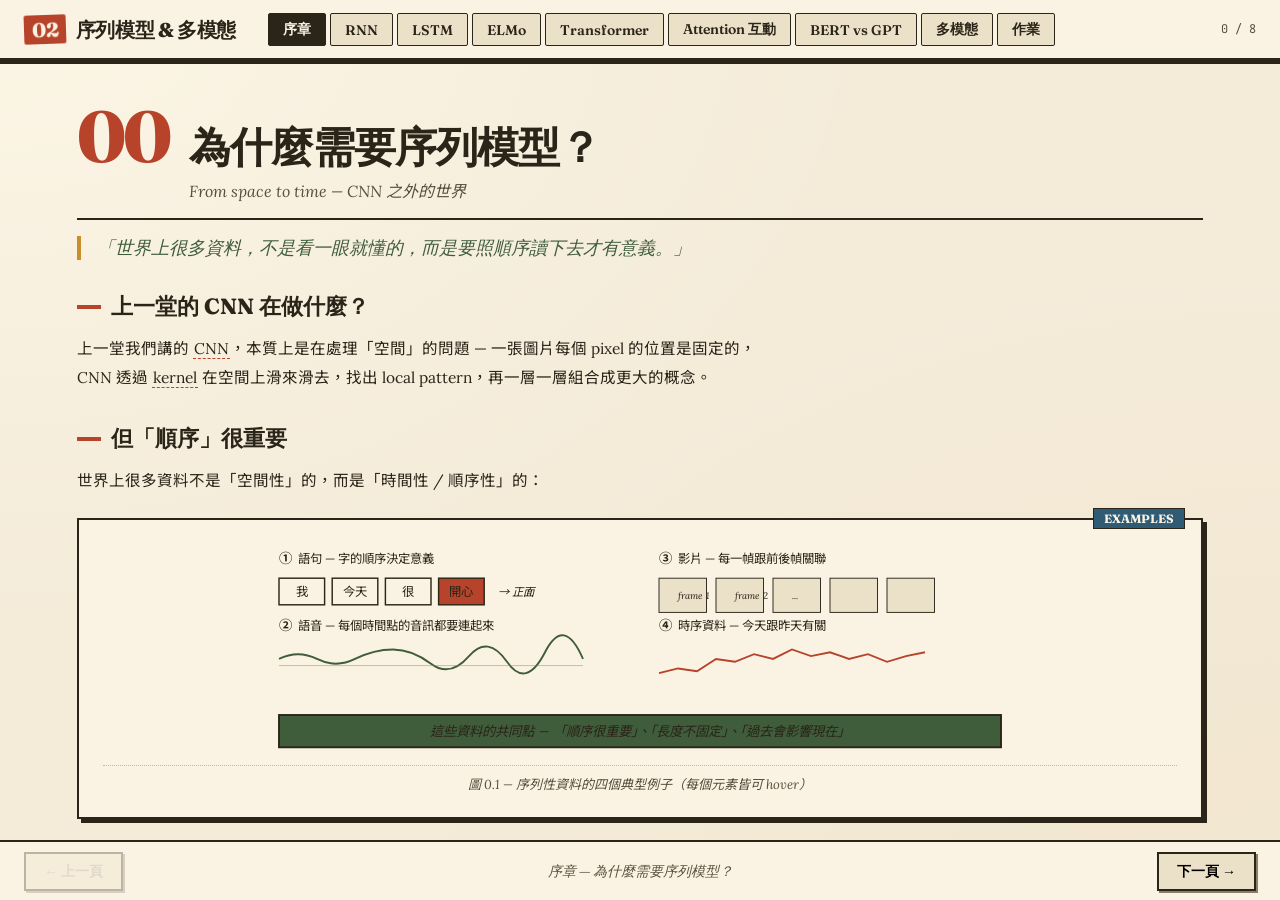
==== web/index.html @ e83b0dbb "version v1.0.0" ====
<!DOCTYPE html>
<html lang="zh-Hant">
<head>
<meta charset="UTF-8" />
<meta name="viewport" content="width=device-width, initial-scale=1.0" />
<title>Lec.2 — 序列模型 & 多模態</title>
<link rel="preconnect" href="https://fonts.googleapis.com">
<link rel="preconnect" href="https://fonts.gstatic.com" crossorigin>
<link href="https://fonts.googleapis.com/css2?family=Fraunces:ital,opsz,wght@0,9..144,400;0,9..144,600;0,9..144,800;1,9..144,500&family=Lora:ital,wght@0,400;0,500;0,600;1,400&family=JetBrains+Mono:wght@400;600&family=Noto+Sans+TC:wght@400;500;700&display=swap" rel="stylesheet">
<style>
  :root {
    --bg: #f4ebd9;
    --bg-soft: #ebe0c8;
    --paper: #faf3e3;
    --ink: #2b2419;
    --ink-soft: #5a4f3e;
    --ink-faint: #8b7e68;
    --accent-red: #b6432a;
    --accent-green: #3f5d3a;
    --accent-mustard: #c98e2b;
    --accent-blue: #2f5b75;
    --accent-pink: #d28a8a;
    --line: #c8b896;
    --line-strong: #8b7e68;
    --shadow: 4px 4px 0 #2b2419;
    --shadow-soft: 2px 2px 0 #8b7e68;
  }
  * { box-sizing: border-box; }
  html, body {
    margin: 0; padding: 0;
    background: var(--bg);
    color: var(--ink);
    font-family: 'Lora', 'Noto Sans TC', Georgia, serif;
    overflow: hidden;
    height: 100vh;
    width: 100vw;
  }
  /* === 純 CSS 漸層背景，無 noise filter（先前 lag 元兇） === */
  body {
    background:
      radial-gradient(ellipse at top left, rgba(255,250,235,0.7), transparent 50%),
      radial-gradient(ellipse at bottom right, rgba(201,142,43,0.06), transparent 50%),
      var(--bg);
  }

  /* === Top nav === */
  .topbar {
    position: fixed;
    top: 0; left: 0; right: 0;
    height: 60px;
    background: var(--paper);
    border-bottom: 2px solid var(--ink);
    display: flex;
    align-items: center;
    padding: 0 24px;
    z-index: 100;
    box-shadow: 0 4px 0 var(--ink);
  }
  .brand {
    font-family: 'Fraunces', serif;
    font-weight: 800;
    font-size: 20px;
    letter-spacing: -0.02em;
    margin-right: 32px;
  }
  .brand .num {
    background: var(--accent-red);
    color: var(--paper);
    padding: 2px 8px;
    margin-right: 6px;
    border-radius: 2px;
    transform: rotate(-2deg);
    display: inline-block;
  }
  .nav-tabs {
    display: flex;
    gap: 4px;
    flex: 1;
    overflow-x: auto;
    scrollbar-width: thin;
  }
  .nav-tab {
    font-family: 'Fraunces', serif;
    font-size: 14px;
    padding: 6px 14px;
    border: 1.5px solid var(--ink);
    background: var(--bg-soft);
    cursor: pointer;
    color: var(--ink);
    white-space: nowrap;
    border-radius: 2px;
    font-weight: 600;
    /* 用 transform 而非 margin/padding 動畫，走 GPU */
    transition: transform 0.15s ease, background-color 0.15s ease, box-shadow 0.15s ease;
    will-change: transform;
  }
  .nav-tab:hover {
    background: var(--accent-mustard);
    transform: translate3d(-2px, -2px, 0);
    box-shadow: 2px 2px 0 var(--ink);
  }
  .nav-tab.active {
    background: var(--ink);
    color: var(--paper);
  }
  .progress-bar {
    margin-left: 16px;
    font-family: 'JetBrains Mono', monospace;
    font-size: 12px;
    color: var(--ink-soft);
  }

  /* === Stage === */
  .stage {
    position: fixed;
    top: 60px;
    bottom: 60px;
    left: 0;
    right: 0;
    overflow-y: auto;
    overflow-x: hidden;
    z-index: 2;
  }
  .page {
    min-height: 100%;
    padding: 40px 6vw;
    display: none;
  }
  .page.active {
    display: block;
    animation: pageIn 0.45s cubic-bezier(0.22, 1, 0.36, 1);
  }
  @keyframes pageIn {
    0% { opacity: 0; transform: translate3d(0, 24px, 0); }
    100% { opacity: 1; transform: translate3d(0, 0, 0); }
  }

  /* === Stagger 進場 === */
  .page.active .page-header { animation: slideIn 0.55s cubic-bezier(0.22, 1, 0.36, 1) both; }
  .page.active .page-tagline { animation: slideIn 0.55s cubic-bezier(0.22, 1, 0.36, 1) 0.08s both; }
  .page.active .section-h { animation: slideIn 0.55s cubic-bezier(0.22, 1, 0.36, 1) both; }
  .page.active .figure-box { animation: figIn 0.7s cubic-bezier(0.22, 1, 0.36, 1) 0.12s both; }
  .page.active .demo-panel { animation: figIn 0.7s cubic-bezier(0.22, 1, 0.36, 1) 0.16s both; }
  .page.active .callout { animation: slideIn 0.55s cubic-bezier(0.22, 1, 0.36, 1) 0.1s both; }

  @keyframes slideIn {
    0% { opacity: 0; transform: translate3d(-12px, 0, 0); }
    100% { opacity: 1; transform: translate3d(0, 0, 0); }
  }
  @keyframes figIn {
    0% { opacity: 0; transform: translate3d(0, 16px, 0) scale(0.985); }
    100% { opacity: 1; transform: translate3d(0, 0, 0) scale(1); }
  }

  /* === Page structure === */
  .page-header {
    display: flex;
    align-items: baseline;
    gap: 20px;
    margin-bottom: 8px;
    border-bottom: 2px solid var(--ink);
    padding-bottom: 16px;
  }
  .page-num {
    font-family: 'Fraunces', serif;
    font-weight: 800;
    font-size: 72px;
    line-height: 1;
    color: var(--accent-red);
    letter-spacing: -0.04em;
  }
  .page-title {
    font-family: 'Fraunces', serif;
    font-weight: 800;
    font-size: 42px;
    line-height: 1.1;
    letter-spacing: -0.02em;
    margin: 0;
  }
  .page-sub {
    font-style: italic;
    color: var(--ink-soft);
    font-size: 16px;
    margin-top: 8px;
  }
  .page-tagline {
    font-family: 'Fraunces', serif;
    font-style: italic;
    font-size: 18px;
    color: var(--accent-green);
    margin: 16px 0 24px;
    padding-left: 16px;
    border-left: 4px solid var(--accent-mustard);
  }

  .section-h {
    font-family: 'Fraunces', serif;
    font-weight: 800;
    font-size: 22px;
    margin: 32px 0 12px;
    display: flex;
    align-items: center;
    gap: 10px;
  }
  .section-h::before {
    content: '';
    width: 24px;
    height: 4px;
    background: var(--accent-red);
    display: inline-block;
  }
  .body-p {
    font-size: 15.5px;
    line-height: 1.85;
    max-width: 70ch;
    margin: 8px 0 14px;
  }
  .body-p code, .inline-code {
    font-family: 'JetBrains Mono', monospace;
    background: var(--bg-soft);
    padding: 1px 6px;
    border-radius: 2px;
    font-size: 0.88em;
    border: 1px solid var(--line);
  }

  .callout {
    background: var(--paper);
    border: 2px solid var(--ink);
    box-shadow: var(--shadow);
    padding: 16px 20px;
    margin: 20px 0;
    max-width: 80ch;
    position: relative;
    transition: transform 0.2s ease, box-shadow 0.2s ease;
    will-change: transform;
  }
  .callout:hover {
    transform: translate3d(-2px, -2px, 0);
    box-shadow: 6px 6px 0 var(--ink);
  }
  .callout::before {
    content: attr(data-label);
    position: absolute;
    top: -12px;
    left: 16px;
    background: var(--accent-mustard);
    color: var(--ink);
    padding: 2px 10px;
    font-family: 'Fraunces', serif;
    font-weight: 700;
    font-size: 12px;
    letter-spacing: 0.1em;
    border: 1.5px solid var(--ink);
  }

  /* === Hover hint === */
  .hov {
    position: relative;
    cursor: help;
    border-bottom: 1.5px dashed var(--accent-red);
    padding: 0 1px;
    transition: background-color 0.15s ease;
  }
  .hov:hover { background: rgba(201,142,43,0.25); }
  .tip-popup {
    position: fixed;
    z-index: 200;
    background: var(--paper);
    border: 2px solid var(--ink);
    box-shadow: var(--shadow);
    padding: 12px 16px;
    max-width: 320px;
    font-size: 13.5px;
    line-height: 1.65;
    pointer-events: none;
    opacity: 0;
    transform: translate3d(0, 4px, 0);
    transition: opacity 0.12s ease, transform 0.12s ease;
    will-change: opacity, transform;
  }
  .tip-popup.show {
    opacity: 1;
    transform: translate3d(0, 0, 0);
  }
  .tip-popup .tip-title {
    font-family: 'Fraunces', serif;
    font-weight: 700;
    color: var(--accent-red);
    font-size: 14px;
    margin-bottom: 6px;
    display: block;
    border-bottom: 1px dotted var(--ink-soft);
    padding-bottom: 4px;
  }

  .two-col {
    display: grid;
    grid-template-columns: 1fr 1fr;
    gap: 32px;
    margin: 24px 0;
  }
  @media (max-width: 900px) { .two-col { grid-template-columns: 1fr; } }

  table.book {
    border-collapse: collapse;
    margin: 16px 0;
    background: var(--paper);
    border: 2px solid var(--ink);
    box-shadow: var(--shadow);
    font-size: 14px;
  }
  table.book th, table.book td {
    padding: 10px 14px;
    border-bottom: 1px solid var(--line);
    border-right: 1px solid var(--line);
    text-align: left;
  }
  table.book th {
    background: var(--accent-green);
    color: var(--paper);
    font-family: 'Fraunces', serif;
    font-weight: 700;
  }
  table.book tr:last-child td { border-bottom: 0; }
  table.book td:last-child, table.book th:last-child { border-right: 0; }
  table.book tbody tr { transition: background-color 0.15s ease; }
  table.book tbody tr:hover td { background: var(--bg-soft); }

  .figure-box {
    background: var(--paper);
    border: 2px solid var(--ink);
    box-shadow: var(--shadow);
    padding: 24px;
    margin: 24px 0;
    position: relative;
  }
  .figure-cap {
    font-style: italic;
    font-size: 13px;
    color: var(--ink-soft);
    text-align: center;
    margin-top: 12px;
    border-top: 1px dotted var(--line);
    padding-top: 8px;
  }
  .figure-tag {
    position: absolute;
    top: -12px;
    right: 16px;
    background: var(--accent-blue);
    color: var(--paper);
    padding: 2px 10px;
    font-family: 'Fraunces', serif;
    font-weight: 700;
    font-size: 12px;
    border: 1.5px solid var(--ink);
  }

  .demo-panel {
    background: var(--paper);
    border: 2px solid var(--ink);
    box-shadow: var(--shadow);
    padding: 24px;
    margin: 24px 0;
  }
  .demo-title {
    font-family: 'Fraunces', serif;
    font-weight: 700;
    font-size: 18px;
    color: var(--accent-red);
    margin: 0 0 12px;
    display: flex;
    align-items: center;
    gap: 8px;
  }
  .demo-title::before {
    content: '◆';
    color: var(--accent-mustard);
  }
  .demo-controls {
    display: flex;
    flex-wrap: wrap;
    gap: 16px;
    align-items: center;
    margin: 12px 0;
    padding: 12px;
    background: var(--bg-soft);
    border: 1px dashed var(--line-strong);
  }
  .ctrl-group {
    display: flex;
    flex-direction: column;
    gap: 4px;
    font-size: 13px;
  }
  .ctrl-group label {
    font-family: 'Fraunces', serif;
    font-weight: 600;
    color: var(--ink-soft);
    font-size: 12px;
    letter-spacing: 0.05em;
    text-transform: uppercase;
  }
  .ctrl-group input[type="range"] {
    width: 200px;
    accent-color: var(--accent-red);
  }
  .ctrl-group input[type="text"] {
    background: var(--paper);
    border: 1.5px solid var(--ink);
    padding: 6px 10px;
    font-family: 'Lora', 'Noto Sans TC', serif;
    font-size: 14px;
    width: 280px;
  }
  .ctrl-value {
    font-family: 'JetBrains Mono', monospace;
    font-size: 12px;
    color: var(--accent-red);
    font-weight: 600;
  }
  .btn {
    font-family: 'Fraunces', serif;
    font-weight: 600;
    background: var(--ink);
    color: var(--paper);
    border: 2px solid var(--ink);
    padding: 6px 16px;
    cursor: pointer;
    font-size: 14px;
    transition: transform 0.15s ease, background-color 0.15s ease, box-shadow 0.15s ease;
    will-change: transform;
  }
  .btn:hover {
    background: var(--accent-red);
    transform: translate3d(-1px, -1px, 0);
    box-shadow: 2px 2px 0 var(--ink);
  }
  .btn:active {
    transform: translate3d(1px, 1px, 0);
    box-shadow: 0 0 0 var(--ink);
  }
  .btn.secondary { background: var(--paper); color: var(--ink); }
  .btn.secondary:hover { background: var(--accent-mustard); }

  .bottombar {
    position: fixed;
    bottom: 0; left: 0; right: 0;
    height: 60px;
    background: var(--paper);
    border-top: 2px solid var(--ink);
    display: flex;
    align-items: center;
    justify-content: space-between;
    padding: 0 24px;
    z-index: 100;
  }
  .nav-arrow {
    font-family: 'Fraunces', serif;
    font-weight: 700;
    font-size: 14px;
    background: var(--bg-soft);
    border: 2px solid var(--ink);
    padding: 8px 18px;
    cursor: pointer;
    transition: transform 0.15s ease, background-color 0.15s ease, box-shadow 0.15s ease, color 0.15s ease;
    box-shadow: var(--shadow-soft);
    will-change: transform;
  }
  .nav-arrow:hover:not(:disabled) {
    background: var(--accent-red);
    color: var(--paper);
    transform: translate3d(-2px, -2px, 0);
    box-shadow: 4px 4px 0 var(--ink);
  }
  .nav-arrow:disabled {
    opacity: 0.3;
    cursor: not-allowed;
  }
  .nav-center {
    font-family: 'Fraunces', serif;
    font-style: italic;
    color: var(--ink-soft);
    font-size: 14px;
  }

  /* === SVG hover === */
  .node {
    cursor: help;
    transition: filter 0.15s ease;
  }
  .node:hover {
    filter: brightness(1.08) drop-shadow(0 2px 4px rgba(182,67,42,0.35));
  }
  text { font-family: 'Lora', 'Noto Sans TC', serif; fill: var(--ink); }

  .eq-block {
    text-align: center;
    margin: 16px auto;
    padding: 16px;
    background: var(--bg-soft);
    border: 1.5px dashed var(--line-strong);
    font-family: 'JetBrains Mono', monospace;
    font-size: 15px;
    max-width: 600px;
  }
  .eq {
    font-family: 'JetBrains Mono', monospace;
    font-size: 14px;
    background: var(--paper);
    padding: 10px 16px;
    border-left: 3px solid var(--accent-red);
    margin: 10px 0;
    display: inline-block;
  }

  .compare-grid {
    display: grid;
    grid-template-columns: repeat(auto-fit, minmax(260px, 1fr));
    gap: 16px;
    margin: 20px 0;
  }
  .compare-card {
    background: var(--paper);
    border: 2px solid var(--ink);
    padding: 16px;
    box-shadow: var(--shadow);
    transition: transform 0.2s cubic-bezier(0.22, 1, 0.36, 1), box-shadow 0.2s ease;
    will-change: transform;
  }
  .compare-card:hover {
    transform: translate3d(-3px, -3px, 0);
    box-shadow: 6px 6px 0 var(--ink);
  }
  .compare-card h4 {
    font-family: 'Fraunces', serif;
    margin: 0 0 8px;
    font-size: 18px;
    color: var(--accent-red);
  }
  .compare-card .meta {
    font-style: italic;
    color: var(--ink-soft);
    font-size: 12px;
    margin-bottom: 8px;
  }

  .stage::-webkit-scrollbar { width: 8px; }
  .stage::-webkit-scrollbar-track { background: var(--bg-soft); }
  .stage::-webkit-scrollbar-thumb { background: var(--ink-soft); }

  .hd-under {
    position: relative;
    display: inline-block;
  }
  .hd-under::after {
    content: '';
    position: absolute;
    left: -2px; right: -2px; bottom: -3px;
    height: 6px;
    background: url("data:image/svg+xml;utf8,<svg xmlns='http://www.w3.org/2000/svg' viewBox='0 0 100 6'><path d='M0,3 Q25,0 50,3 T100,3' stroke='%23b6432a' stroke-width='1.5' fill='none'/></svg>") repeat-x;
    background-size: 100px 6px;
  }

  /* ============================================================
     LSTM 動畫 — 用 CSS Grid + transition (而非每幀重畫 SVG)
     這是順暢動畫的關鍵：建一次結構，後續只改 CSS variable
     ============================================================ */
  .lstm-board {
    background: var(--bg-soft);
    border: 1px solid var(--line-strong);
    padding: 20px;
    border-radius: 4px;
  }
  .lstm-row { display: flex; align-items: center; gap: 12px; margin: 14px 0; }
  .lstm-row-label {
    font-family: 'Fraunces', serif;
    font-weight: 700;
    font-size: 13px;
    width: 120px;
    flex-shrink: 0;
  }
  .lstm-row-label small {
    display: block;
    font-family: 'JetBrains Mono', monospace;
    font-size: 10px;
    font-weight: 400;
    color: var(--ink-soft);
    margin-top: 2px;
  }
  .lstm-tokens {
    display: flex;
    gap: 8px;
    flex-wrap: wrap;
  }
  .lstm-token {
    padding: 8px 14px;
    background: var(--paper);
    border: 1.5px solid var(--ink);
    border-radius: 2px;
    font-family: 'JetBrains Mono', monospace;
    font-size: 13px;
    /* GPU 加速的 transform，順暢 */
    transition: background-color 0.45s cubic-bezier(0.22, 1, 0.36, 1),
                color 0.45s ease,
                transform 0.45s cubic-bezier(0.22, 1, 0.36, 1),
                box-shadow 0.45s ease;
    will-change: transform, background-color;
  }
  .lstm-token.past { background: var(--accent-mustard); }
  .lstm-token.active {
    background: var(--accent-red);
    color: var(--paper);
    transform: translate3d(0, -4px, 0) scale(1.08);
    box-shadow: 0 4px 0 var(--ink);
  }
  .lstm-grid {
    display: grid;
    grid-template-columns: repeat(4, 1fr);
    gap: 6px;
    flex: 1;
    max-width: 600px;
  }
  .lstm-cell {
    height: 48px;
    border: 1.5px solid var(--ink);
    display: flex;
    flex-direction: column;
    align-items: center;
    justify-content: center;
    font-family: 'JetBrains Mono', monospace;
    font-size: 11px;
    background: var(--paper);
    /* 用 CSS variable 控制色彩強度，過渡平滑 */
    transition: background-color 0.5s cubic-bezier(0.22, 1, 0.36, 1);
    position: relative;
    overflow: hidden;
  }
  .lstm-cell .label { font-size: 10px; color: var(--ink-soft); font-style: italic; }
  .lstm-cell .val {
    font-weight: 700;
    font-size: 13px;
    transition: color 0.4s ease;
  }
  .lstm-cell.gate-mustard { background: rgba(201, 142, 43, var(--intensity, 0)); }
  .lstm-cell.gate-green { background: rgba(63, 93, 58, var(--intensity, 0)); }
  .lstm-cell.gate-blue { background: rgba(47, 91, 117, var(--intensity, 0)); }
  .lstm-cell.gate-red { background: rgba(182, 67, 42, var(--intensity, 0)); }
  .lstm-cell[style*="--intensity: 0.7"] .val,
  .lstm-cell[style*="--intensity: 0.8"] .val,
  .lstm-cell[style*="--intensity: 0.9"] .val,
  .lstm-cell[style*="--intensity: 1"] .val {
    color: var(--paper);
  }

  .lstm-highway {
    height: 4px;
    background: linear-gradient(to right, transparent 0, var(--accent-red) 8%, var(--accent-red) 92%, transparent 100%);
    margin: 4px 0 12px;
    position: relative;
    overflow: hidden;
  }
  .lstm-highway::before {
    content: '';
    position: absolute;
    top: 0; left: 0;
    width: 30%; height: 100%;
    background: linear-gradient(to right, transparent, rgba(255, 240, 200, 0.9), transparent);
    transform: translateX(-100%);
    animation: highwayFlow 2.6s ease-in-out infinite;
    will-change: transform;
  }
  @keyframes highwayFlow {
    0% { transform: translateX(-100%); }
    100% { transform: translateX(370%); }
  }

  /* ============================================================
     Self-Attention 熱力圖 — 同樣只更新 cell 顏色，不重建 DOM
     ============================================================ */
  .attn-grid-wrap {
    display: inline-grid;
    gap: 2px;
    background: var(--ink);
    padding: 2px;
  }
  .attn-cell {
    display: flex;
    align-items: center;
    justify-content: center;
    font-family: 'JetBrains Mono', monospace;
    font-size: 9px;
    cursor: pointer;
    /* 注意這裡 — 顏色 transition 是順暢的關鍵 */
    transition: background-color 0.4s cubic-bezier(0.22, 1, 0.36, 1),
                color 0.3s ease,
                transform 0.15s ease;
    will-change: transform;
  }
  .attn-cell:hover {
    transform: scale(1.15);
    z-index: 10;
    box-shadow: 0 0 0 2px var(--accent-red);
  }
  .attn-cell.row-focus {
    box-shadow: inset 0 0 0 1.5px var(--accent-red);
  }
  .attn-header {
    font-family: 'JetBrains Mono', monospace;
    font-size: 10px;
    background: var(--paper);
    padding: 4px;
    text-align: center;
    transition: background-color 0.25s ease, color 0.25s ease;
  }
  .attn-header.row-focus {
    background: var(--accent-red);
    color: var(--paper);
    font-weight: 700;
  }
  .attn-header.col-focus {
    background: var(--accent-mustard);
    font-weight: 700;
  }

  /* === Bar 圖（用 HTML/CSS，不用 SVG，因 width transition 更順） === */
  .attn-bar-row {
    display: flex;
    align-items: center;
    gap: 8px;
    margin: 4px 0;
  }
  .attn-bar-label {
    width: 90px;
    text-align: right;
    font-family: 'JetBrains Mono', monospace;
    font-size: 11px;
    flex-shrink: 0;
    transition: color 0.2s ease;
  }
  .attn-bar-label.focus { color: var(--accent-red); font-weight: 700; }
  .attn-bar-track {
    flex: 1;
    height: 18px;
    background: var(--bg-soft);
    border: 1px solid var(--line);
    position: relative;
    overflow: hidden;
  }
  .attn-bar-fill {
    height: 100%;
    background: var(--accent-green);
    /* width transition 是 GPU friendly */
    transition: width 0.6s cubic-bezier(0.22, 1, 0.36, 1),
                background-color 0.3s ease;
    will-change: width;
    display: flex;
    align-items: center;
    justify-content: flex-end;
    padding-right: 6px;
    font-family: 'JetBrains Mono', monospace;
    font-size: 10px;
    color: var(--paper);
    font-weight: 700;
    min-width: 2px;
  }
  .attn-bar-fill.focus { background: var(--accent-red); }

  .token-chip {
    display: inline-block;
    padding: 6px 12px;
    margin: 4px;
    background: var(--paper);
    border: 1.5px solid var(--ink);
    border-radius: 2px;
    font-family: 'JetBrains Mono', monospace;
    font-size: 13px;
    cursor: pointer;
    box-shadow: 2px 2px 0 var(--line-strong);
    transition: transform 0.15s ease, background-color 0.15s ease, color 0.15s ease;
    will-change: transform;
  }
  .token-chip:hover {
    background: var(--accent-mustard);
    transform: translate3d(-1px, -1px, 0);
  }
  .token-chip.focus {
    background: var(--accent-red);
    color: var(--paper);
  }

  /* === RNN 攤開動畫：紅色 hidden state 流動點 === */
  @keyframes rnnPulse {
    0%, 100% { fill: #faf3e3; }
    50% { fill: #ffe9c8; }
  }
  .rnn-cell-anim { animation: rnnPulse 2.5s ease-in-out infinite; }
  .rnn-cell-anim:nth-of-type(2) { animation-delay: 0.2s; }
  .rnn-cell-anim:nth-of-type(3) { animation-delay: 0.4s; }
  .rnn-cell-anim:nth-of-type(4) { animation-delay: 0.6s; }

  .stamp {
    position: absolute;
    font-family: 'Fraunces', serif;
    font-weight: 800;
    font-size: 14px;
    color: var(--accent-red);
    border: 2px solid var(--accent-red);
    padding: 4px 10px;
    transform: rotate(-8deg);
    opacity: 0.7;
    letter-spacing: 0.1em;
    pointer-events: none;
  }

  /* === Accordion === */
  .accordion { margin: 16px 0; border: 2px solid var(--ink); background: var(--paper); }
  .accordion-header {
    padding: 14px 20px;
    cursor: pointer;
    font-family: 'Fraunces', serif;
    font-weight: 700;
    font-size: 15px;
    display: flex;
    justify-content: space-between;
    align-items: center;
    background: var(--bg-soft);
    transition: background-color 0.2s ease;
    user-select: none;
  }
  .accordion-header:hover { background: var(--accent-mustard); color: var(--paper); }
  .accordion-header::after { content: '▼'; font-size: 12px; transition: transform 0.3s ease; }
  .accordion.open .accordion-header::after { transform: rotate(180deg); }
  .accordion-body {
    max-height: 0;
    overflow: hidden;
    transition: max-height 0.4s cubic-bezier(0.22, 1, 0.36, 1), padding 0.3s ease;
    padding: 0 20px;
  }
  .accordion.open .accordion-body {
    max-height: 2000px;
    padding: 16px 20px;
  }

  /* === Quiz === */
  .quiz-panel { background: var(--paper); border: 2px solid var(--accent-green); padding: 20px; margin: 24px 0; box-shadow: var(--shadow); }
  .quiz-question { font-family: 'Fraunces', serif; font-weight: 700; font-size: 16px; margin-bottom: 14px; color: var(--accent-green); }
  .quiz-options { display: flex; flex-direction: column; gap: 8px; }
  .quiz-option {
    padding: 12px 16px;
    border: 2px solid var(--line-strong);
    cursor: pointer;
    font-size: 14px;
    transition: all 0.2s ease;
    background: var(--paper);
  }
  .quiz-option:hover { border-color: var(--accent-green); background: rgba(63,93,58,0.05); transform: translateX(4px); }
  .quiz-option.selected { border-color: var(--accent-blue); background: rgba(47,91,117,0.1); }
  .quiz-option.correct { border-color: var(--accent-green); background: rgba(63,93,58,0.15); }
  .quiz-option.wrong { border-color: var(--accent-red); background: rgba(182,67,42,0.1); opacity: 0.7; }
  .quiz-feedback { margin-top: 12px; padding: 12px; font-size: 14px; font-style: italic; border-left: 3px solid var(--accent-green); background: var(--bg-soft); display: none; }
  .quiz-feedback.show { display: block; }

  /* === Sub-tabs within page === */
  .sub-tabs { display: flex; gap: 4px; margin: 16px 0 0; border-bottom: 2px solid var(--ink); padding-bottom: 0; }
  .sub-tab {
    padding: 8px 16px;
    font-family: 'Fraunces', serif;
    font-weight: 600;
    font-size: 13px;
    cursor: pointer;
    border: 1.5px solid var(--ink);
    border-bottom: none;
    background: var(--bg-soft);
    margin-bottom: -2px;
    transition: background-color 0.15s ease;
  }
  .sub-tab:hover { background: var(--accent-mustard); }
  .sub-tab.active { background: var(--paper); border-bottom: 2px solid var(--paper); }
  .sub-content { display: none; padding: 20px 0; }
  .sub-content.active { display: block; }

  /* === Math block === */
  .math-block {
    text-align: center;
    margin: 20px auto;
    padding: 20px 24px;
    background: var(--paper);
    border: 2px solid var(--ink);
    box-shadow: var(--shadow-soft);
    font-family: 'JetBrains Mono', monospace;
    font-size: 16px;
    max-width: 650px;
    position: relative;
  }
  .math-block .math-label {
    position: absolute;
    top: -10px;
    left: 16px;
    background: var(--accent-red);
    color: var(--paper);
    padding: 2px 8px;
    font-family: 'Fraunces', serif;
    font-size: 11px;
    font-weight: 700;
  }

  /* === Progress dots === */
  .progress-dots { display: flex; gap: 6px; align-items: center; }
  .progress-dot {
    width: 10px; height: 10px;
    border-radius: 50%;
    border: 1.5px solid var(--ink);
    background: var(--bg-soft);
    transition: background-color 0.3s ease;
  }
  .progress-dot.visited { background: var(--accent-green); }
  .progress-dot.current { background: var(--accent-red); transform: scale(1.3); }

  /* === Drag match game === */
  .match-game { display: grid; grid-template-columns: 1fr 60px 1fr; gap: 12px; align-items: start; margin: 16px 0; }
  .match-col { display: flex; flex-direction: column; gap: 8px; }
  .match-item {
    padding: 10px 14px;
    border: 2px solid var(--ink);
    background: var(--paper);
    font-size: 13px;
    cursor: grab;
    transition: all 0.2s ease;
    box-shadow: var(--shadow-soft);
  }
  .match-item:hover { transform: translateY(-2px); box-shadow: var(--shadow); }
  .match-item.dragging { opacity: 0.5; }
  .match-item.matched { background: rgba(63,93,58,0.15); border-color: var(--accent-green); cursor: default; }
  .match-arrows { display: flex; flex-direction: column; align-items: center; justify-content: center; gap: 8px; font-size: 20px; color: var(--ink-soft); }

  /* === Computation step-by-step === */
  .step-viz { margin: 16px 0; padding: 16px; background: var(--bg-soft); border: 1px dashed var(--line-strong); }
  .step-row { display: flex; align-items: center; gap: 12px; margin: 8px 0; padding: 8px 12px; border-left: 3px solid transparent; transition: all 0.3s ease; }
  .step-row.highlight { border-left-color: var(--accent-red); background: rgba(182,67,42,0.05); }
  .step-num { font-family: 'Fraunces', serif; font-weight: 800; color: var(--accent-red); font-size: 18px; width: 30px; flex-shrink: 0; }
  .step-content { font-family: 'JetBrains Mono', monospace; font-size: 13px; }
  .step-explain { font-size: 12px; color: var(--ink-soft); font-style: italic; margin-top: 4px; font-family: 'Lora', serif; }

  /* 尊重使用者減動畫偏好 */
  @media (prefers-reduced-motion: reduce) {
    *, *::before, *::after {
      animation-duration: 0.01ms !important;
      transition-duration: 0.05s !important;
    }
  }
</style>
</head>
<body>

<header class="topbar">
  <div class="brand"><span class="num">02</span> 序列模型 &amp; 多模態</div>
  <nav class="nav-tabs" id="navTabs">
    <button class="nav-tab active" data-page="0">序章</button>
    <button class="nav-tab" data-page="1">RNN</button>
    <button class="nav-tab" data-page="2">LSTM</button>
    <button class="nav-tab" data-page="3">ELMo</button>
    <button class="nav-tab" data-page="4">Transformer</button>
    <button class="nav-tab" data-page="5">Attention 互動</button>
    <button class="nav-tab" data-page="6">BERT vs GPT</button>
    <button class="nav-tab" data-page="7">多模態</button>
    <button class="nav-tab" data-page="8">作業</button>
  </nav>
  <div class="progress-bar" id="progBar">0 / 8</div>
</header>

<main class="stage" id="stage">

<!-- ============ PAGE 0 — 序章 ============ -->
<section class="page active" data-page="0">
  <div class="page-header">
    <div class="page-num">00</div>
    <div>
      <h1 class="page-title">為什麼需要序列模型？</h1>
      <div class="page-sub">From space to time — CNN 之外的世界</div>
    </div>
  </div>

  <p class="page-tagline">「世界上很多資料，不是看一眼就懂的，而是要照順序讀下去才有意義。」</p>

  <h2 class="section-h">上一堂的 CNN 在做什麼？</h2>
  <p class="body-p">
    上一堂我們講的 <span class="hov" data-title="CNN" data-tip="Convolutional Neural Network。用 kernel 在圖片上滑動，找局部 pattern，再層層組合成更大的概念。本質上處理的是「空間性」資料。">CNN</span>，本質上是在處理「空間」的問題 —
    一張圖片每個 pixel 的位置是固定的，CNN 透過 <span class="hov" data-title="Kernel / Filter" data-tip="一個小矩陣（例如 3x3），在輸入上滑動做卷積運算。同一個 kernel 在所有位置共享參數，這就是 weight sharing 的精神。">kernel</span> 在空間上滑來滑去，找出 local pattern，再一層一層組合成更大的概念。
  </p>

  <h2 class="section-h">但「順序」很重要</h2>
  <p class="body-p">世界上很多資料不是「空間性」的，而是「時間性 / 順序性」的：</p>

  <div class="figure-box">
    <span class="figure-tag">EXAMPLES</span>
    <svg viewBox="0 0 800 220" style="width:100%; max-width:760px; display:block; margin:0 auto;">
      <g transform="translate(20,20)">
        <text x="0" y="0" font-family="Fraunces" font-weight="700" font-size="14">①</text>
        <text x="20" y="0" font-size="13" fill="#5a4f3e">語句 — 字的順序決定意義</text>
        <g transform="translate(0,16)">
          <rect class="node" x="0" y="0" width="48" height="28" fill="#faf3e3" stroke="#2b2419" stroke-width="1.5" data-title="Token 1" data-tip="句子裡的第一個字。在序列模型裡，每個字會先被轉成一個向量（word embedding），再依序丟進模型。"/>
          <text x="24" y="19" text-anchor="middle" font-size="13">我</text>
          <rect class="node" x="56" y="0" width="48" height="28" fill="#faf3e3" stroke="#2b2419" stroke-width="1.5" data-title="Token 2" data-tip="第二個字。模型在處理它的時候，理想上應該『記得』前面看過『我』。"/>
          <text x="80" y="19" text-anchor="middle" font-size="13">今天</text>
          <rect class="node" x="112" y="0" width="48" height="28" fill="#faf3e3" stroke="#2b2419" stroke-width="1.5"/>
          <text x="136" y="19" text-anchor="middle" font-size="13">很</text>
          <rect class="node" x="168" y="0" width="48" height="28" fill="#b6432a" stroke="#2b2419" stroke-width="1.5" data-title="關鍵字位置" data-tip="這裡放『開心』還是『不開心』，整句話的情緒就完全相反。順序敏感的最簡例子。"/>
          <text x="192" y="19" text-anchor="middle" font-size="13" fill="#faf3e3">開心</text>
          <text x="230" y="19" font-size="12" font-style="italic" fill="#5a4f3e">→ 正面</text>
        </g>
      </g>

      <g transform="translate(20,90)">
        <text x="0" y="0" font-family="Fraunces" font-weight="700" font-size="14">②</text>
        <text x="20" y="0" font-size="13" fill="#5a4f3e">語音 — 每個時間點的音訊都要連起來</text>
        <g transform="translate(0,16)">
          <path d="M0,15 Q20,5 40,15 T80,15 T120,5 T160,20 T200,12 T240,18 T280,8 T320,15" stroke="#3f5d3a" stroke-width="2" fill="none" class="node" data-title="音訊波形" data-tip="語音是連續的時間訊號。傳統做法切成一個個 frame（例如每 25ms 一格），再把這些 frame 當成序列丟進模型。"/>
          <line x1="0" y1="22" x2="320" y2="22" stroke="#8b7e68" stroke-width="0.5"/>
        </g>
      </g>

      <g transform="translate(420,20)">
        <text x="0" y="0" font-family="Fraunces" font-weight="700" font-size="14">③</text>
        <text x="20" y="0" font-size="13" fill="#5a4f3e">影片 — 每一幀跟前後幀關聯</text>
        <g transform="translate(0,16)">
          <rect class="node" x="0" y="0" width="50" height="36" fill="#ebe0c8" stroke="#2b2419" data-title="Frame t" data-tip="影片的每一幀都是一張圖。但單獨看一幀看不出『動作』，必須跟前後幀一起看。"/>
          <rect class="node" x="60" y="0" width="50" height="36" fill="#ebe0c8" stroke="#2b2419"/>
          <rect class="node" x="120" y="0" width="50" height="36" fill="#ebe0c8" stroke="#2b2419"/>
          <rect class="node" x="180" y="0" width="50" height="36" fill="#ebe0c8" stroke="#2b2419"/>
          <rect class="node" x="240" y="0" width="50" height="36" fill="#ebe0c8" stroke="#2b2419"/>
          <text x="20" y="22" font-size="10" font-style="italic">frame 1</text>
          <text x="80" y="22" font-size="10" font-style="italic">frame 2</text>
          <text x="140" y="22" font-size="10" font-style="italic">...</text>
        </g>
      </g>

      <g transform="translate(420,90)">
        <text x="0" y="0" font-family="Fraunces" font-weight="700" font-size="14">④</text>
        <text x="20" y="0" font-size="13" fill="#5a4f3e">時序資料 — 今天跟昨天有關</text>
        <g transform="translate(0,16)">
          <polyline class="node" points="0,30 20,25 40,28 60,15 80,18 100,10 120,15 140,5 160,12 180,8 200,15 220,10 240,18 260,12 280,8" stroke="#b6432a" stroke-width="2" fill="none" data-title="時間序列" data-tip="股價、天氣、心電圖、感測器讀數都是這類資料。當前的值跟過去的歷史強烈相關。"/>
        </g>
      </g>

      <g transform="translate(20,180)">
        <rect x="0" y="0" width="760" height="34" fill="#3f5d3a" stroke="#2b2419" stroke-width="2"/>
        <text x="380" y="22" text-anchor="middle" fill="#faf3e3" font-family="Fraunces" font-size="14" font-style="italic">這些資料的共同點 — 「順序很重要」、「長度不固定」、「過去會影響現在」</text>
      </g>
    </svg>
    <div class="figure-cap">圖 0.1 — 序列性資料的四個典型例子（每個元素皆可 hover）</div>
  </div>

  <h2 class="section-h">CNN/MLP 處理不來的兩個問題</h2>
  <div class="two-col">
    <div class="callout" data-label="問題 1">
      <strong>輸入長度不固定</strong><br/>
      <span style="font-size:14px; color:var(--ink-soft);">
        <span class="hov" data-title="MLP" data-tip="Multi-Layer Perceptron，全連接神經網路。每一層都是 y = Wx + b，要求輸入維度固定。">MLP</span> 要求輸入是固定維度，但句子有長有短 — 一句 5 個字、另一句 50 個字，要怎麼塞進同一個模型？
      </span>
    </div>
    <div class="callout" data-label="問題 2">
      <strong>沒辦法記住前面的資訊</strong><br/>
      <span style="font-size:14px; color:var(--ink-soft);">
        每個輸入都被獨立處理，模型不知道「之前發生了什麼」。但語言、音訊、影片，缺了上下文就毫無意義。
      </span>
    </div>
  </div>

  <p class="page-tagline">
    所以我們需要一種新架構：它要能<span class="hd-under">記住過去</span>，然後用這個記憶幫助理解現在。<br/>
    這就是 <strong>RNN</strong> 出場的時刻。
  </p>

  <h2 class="section-h">本堂課的演進地圖</h2>
  <div class="figure-box">
    <span class="figure-tag">ROADMAP</span>
    <svg viewBox="0 0 880 240" style="width:100%; display:block; margin:0 auto;">
      <defs>
        <marker id="arrM" viewBox="0 0 10 10" refX="9" refY="5" markerWidth="6" markerHeight="6" orient="auto">
          <path d="M0,0 L10,5 L0,10 z" fill="#2b2419"/>
        </marker>
      </defs>
      <g class="node" data-title="RNN" data-tip="Recurrent Neural Network。最早能處理序列的架構。靠 hidden state 把過去資訊往後傳。但長序列會梯度消失。">
        <rect x="20" y="80" width="100" height="60" fill="#faf3e3" stroke="#2b2419" stroke-width="2"/>
        <text x="70" y="105" text-anchor="middle" font-family="Fraunces" font-weight="700" font-size="18">RNN</text>
        <text x="70" y="125" text-anchor="middle" font-size="11" font-style="italic" fill="#5a4f3e">1986</text>
      </g>
      <line x1="125" y1="110" x2="180" y2="110" stroke="#2b2419" stroke-width="1.5" marker-end="url(#arrM)"/>
      <g class="node" data-title="LSTM" data-tip="Long Short-Term Memory（1997）。引入 cell state 和三個 gate，解決長序列梯度問題。直到 2017 年都是序列模型主流。">
        <rect x="180" y="80" width="100" height="60" fill="#faf3e3" stroke="#2b2419" stroke-width="2"/>
        <text x="230" y="105" text-anchor="middle" font-family="Fraunces" font-weight="700" font-size="18">LSTM</text>
        <text x="230" y="125" text-anchor="middle" font-size="11" font-style="italic" fill="#5a4f3e">1997</text>
      </g>
      <line x1="285" y1="110" x2="380" y2="110" stroke="#2b2419" stroke-width="1.5" marker-end="url(#arrM)"/>
      <g class="node" data-title="ELMo" data-tip="Embeddings from Language Models（2018）。biLSTM 的最後輝煌，首次提出『contextualized embedding』 — 同一個字在不同句子裡有不同向量。">
        <rect x="180" y="20" width="100" height="50" fill="#d28a8a" stroke="#2b2419" stroke-width="2"/>
        <text x="230" y="42" text-anchor="middle" font-family="Fraunces" font-weight="700" font-size="16">ELMo</text>
        <text x="230" y="58" text-anchor="middle" font-size="10" font-style="italic">biLSTM 最後光輝</text>
      </g>
      <line x1="230" y1="80" x2="230" y2="70" stroke="#8b7e68" stroke-width="1" stroke-dasharray="3,3"/>
      <g class="node" data-title="Transformer" data-tip="Attention Is All You Need（2017）。完全丟掉 RNN，只用 self-attention。可以平行運算，長距離依賴一步到位。現代所有 LLM 的基礎。">
        <rect x="380" y="80" width="120" height="60" fill="#3f5d3a" stroke="#2b2419" stroke-width="2"/>
        <text x="440" y="105" text-anchor="middle" fill="#faf3e3" font-family="Fraunces" font-weight="700" font-size="18">Transformer</text>
        <text x="440" y="125" text-anchor="middle" fill="#faf3e3" font-size="11" font-style="italic">2017</text>
      </g>
      <line x1="505" y1="95" x2="600" y2="50" stroke="#2b2419" stroke-width="1.5" marker-end="url(#arrM)"/>
      <line x1="505" y1="125" x2="600" y2="170" stroke="#2b2419" stroke-width="1.5" marker-end="url(#arrM)"/>
      <g class="node" data-title="BERT" data-tip="Bidirectional Encoder Representations from Transformers（2018）。Encoder-only。雙向 self-attention + Masked LM 訓練。擅長理解類任務。">
        <rect x="600" y="20" width="100" height="60" fill="#c98e2b" stroke="#2b2419" stroke-width="2"/>
        <text x="650" y="45" text-anchor="middle" font-family="Fraunces" font-weight="700" font-size="18">BERT</text>
        <text x="650" y="62" text-anchor="middle" font-size="10" font-style="italic">Encoder-only · 理解</text>
      </g>
      <g class="node" data-title="GPT" data-tip="Generative Pre-trained Transformer（2018+）。Decoder-only。從左到右預測下一個字。後來變成所有 LLM（ChatGPT、Llama、Claude）的主流路線。">
        <rect x="600" y="140" width="100" height="60" fill="#2f5b75" stroke="#2b2419" stroke-width="2"/>
        <text x="650" y="165" text-anchor="middle" fill="#faf3e3" font-family="Fraunces" font-weight="700" font-size="18">GPT</text>
        <text x="650" y="182" text-anchor="middle" fill="#faf3e3" font-size="10" font-style="italic">Decoder-only · 生成</text>
      </g>
      <line x1="705" y1="50" x2="780" y2="105" stroke="#2b2419" stroke-width="1.5" marker-end="url(#arrM)"/>
      <line x1="705" y1="170" x2="780" y2="115" stroke="#2b2419" stroke-width="1.5" marker-end="url(#arrM)"/>
      <g class="node" data-title="多模態模型" data-tip="CLIP / BLIP / LLaVA 等。把不同模態（圖、文、音）壓到同一個向量空間，然後用 Transformer 處理。">
        <rect x="780" y="80" width="90" height="60" fill="#b6432a" stroke="#2b2419" stroke-width="2"/>
        <text x="825" y="105" text-anchor="middle" fill="#faf3e3" font-family="Fraunces" font-weight="700" font-size="14">多模態</text>
        <text x="825" y="125" text-anchor="middle" fill="#faf3e3" font-size="10" font-style="italic">CLIP/BLIP/LLaVA</text>
      </g>
      <text x="440" y="220" text-anchor="middle" font-style="italic" font-size="13" fill="#5a4f3e">從「記憶」到「注意力」，再到「跨模態對齊」 — 整個故事的脈絡</text>
    </svg>
    <div class="figure-cap">圖 0.2 — 演進地圖（每個方塊都可 hover）</div>
  </div>

  <div class="callout" data-label="如何使用本網頁">
    <p style="margin:6px 0; font-size:14px;">
      • <strong>頂部 tabs</strong> 直接跳到任何章節 ；<strong>底部箭頭</strong> 順序往下走，<strong>左右鍵盤</strong> 也能切換<br/>
      • <strong>所有 <span style="border-bottom:1.5px dashed var(--accent-red);">虛線標記的詞</span> 跟圖中元素都可以 hover</strong>，會出現詳細解釋<br/>
      • 互動 demo 在 <strong>RNN/LSTM/Self-Attention</strong> 三頁都有，可以親自玩
    </p>
  </div>
</section>


<!-- ============ PAGE 1 — RNN ============ -->
<section class="page" data-page="1">
  <div class="page-header">
    <div class="page-num">01</div>
    <div>
      <h1 class="page-title">RNN — 加一條「自己連到自己」的線</h1>
      <div class="page-sub">Recurrent Neural Network · 1986</div>
    </div>
  </div>

  <p class="page-tagline">「讓網路擁有記憶 — 這個想法簡單到令人感動。」</p>

  <h2 class="section-h">核心想法</h2>
  <p class="body-p">
    普通的神經網路是「輸入 → 隱藏層 → 輸出」，資訊只往前流。RNN 做了一件很簡單的事：<strong>把上一個時間點的隱藏層輸出，當作這一個時間點的額外輸入</strong>。
    這條多出來的線，就是所謂的 <span class="hov" data-title="Recurrent Connection" data-tip="循環連接。網路的某一層輸出會回流到自己（或前一層），讓資訊可以在時間軸上往後傳遞。這是 RNN 名字的由來。">recurrent connection</span>。
  </p>

  <h2 class="section-h">把 RNN 攤開來看</h2>
  <div class="figure-box">
    <span class="figure-tag">UNFOLD</span>
    <svg viewBox="0 0 820 280" style="width:100%; display:block;">
      <defs>
        <marker id="arr1" viewBox="0 0 10 10" refX="9" refY="5" markerWidth="6" markerHeight="6" orient="auto">
          <path d="M0,0 L10,5 L0,10 z" fill="#2b2419"/>
        </marker>
        <marker id="arrR" viewBox="0 0 10 10" refX="9" refY="5" markerWidth="6" markerHeight="6" orient="auto">
          <path d="M0,0 L10,5 L0,10 z" fill="#b6432a"/>
        </marker>
      </defs>
      <text x="100" y="20" text-anchor="middle" font-family="Fraunces" font-weight="700" font-size="14">折疊版</text>
      <g transform="translate(60,40)">
        <rect class="node rnn-cell-anim" x="20" y="80" width="80" height="60" fill="#faf3e3" stroke="#2b2419" stroke-width="2" data-title="RNN Cell" data-tip="同一個 cell（同一組權重 W）在每個時間步都被使用。這就是『權重共享』 — 不管字出現在哪個位置，處理它的方式都一樣。"/>
        <text x="60" y="115" text-anchor="middle" font-family="Fraunces" font-weight="700" font-size="14">RNN</text>
        <path d="M 100,100 C 140,80 140,140 100,120" stroke="#b6432a" stroke-width="2" fill="none" marker-end="url(#arrR)" class="node" data-title="Recurrent loop" data-tip="這條紅色的線就是『循環連接』。hidden state 自己連回自己 — 看起來像個圓圈，這就是 RNN 名字裡 'Recurrent' 的由來。"/>
        <text x="155" y="110" font-size="11" font-style="italic" fill="#b6432a">h_t → h_{t+1}</text>
        <line x1="60" y1="180" x2="60" y2="140" stroke="#2b2419" stroke-width="1.5" marker-end="url(#arr1)"/>
        <text x="60" y="195" text-anchor="middle" font-family="JetBrains Mono" font-size="12">x_t</text>
        <line x1="60" y1="80" x2="60" y2="40" stroke="#2b2419" stroke-width="1.5" marker-end="url(#arr1)"/>
        <text x="60" y="35" text-anchor="middle" font-family="JetBrains Mono" font-size="12">y_t</text>
      </g>
      <text x="290" y="140" font-family="Fraunces" font-style="italic" font-size="14" fill="#5a4f3e">攤開 →</text>
      <text x="600" y="20" text-anchor="middle" font-family="Fraunces" font-weight="700" font-size="14">攤開後（在時間軸上）</text>
      <g transform="translate(340,40)">
        <g>
          <rect class="node rnn-cell-anim" x="20" y="80" width="80" height="60" fill="#faf3e3" stroke="#2b2419" stroke-width="2" data-title="t=1 的 RNN Cell" data-tip="第一個時間步。它的輸入是 x₁ 和 h₀（初始 hidden state，通常是零向量）。輸出 h₁ 會傳給下一步。"/>
          <text x="60" y="115" text-anchor="middle" font-family="Fraunces" font-size="13">cell</text>
          <line x1="60" y1="160" x2="60" y2="140" stroke="#2b2419" stroke-width="1.5" marker-end="url(#arr1)"/>
          <text x="60" y="175" text-anchor="middle" font-family="JetBrains Mono" font-size="11">x₁</text>
          <text x="60" y="190" text-anchor="middle" font-size="10" font-style="italic" fill="#5a4f3e">"我"</text>
          <line x1="60" y1="80" x2="60" y2="60" stroke="#2b2419" stroke-width="1.5" marker-end="url(#arr1)"/>
          <text x="60" y="55" text-anchor="middle" font-family="JetBrains Mono" font-size="11">y₁</text>
        </g>
        <g transform="translate(110,0)">
          <rect class="node rnn-cell-anim" x="20" y="80" width="80" height="60" fill="#faf3e3" stroke="#2b2419" stroke-width="2" data-title="t=2 的 RNN Cell" data-tip="第二步。注意它跟左邊的 cell 是『同一個』 — 共享同一組權重。資訊透過 h₁ 從上一步傳進來。"/>
          <text x="60" y="115" text-anchor="middle" font-family="Fraunces" font-size="13">cell</text>
          <line x1="60" y1="160" x2="60" y2="140" stroke="#2b2419" stroke-width="1.5" marker-end="url(#arr1)"/>
          <text x="60" y="175" text-anchor="middle" font-family="JetBrains Mono" font-size="11">x₂</text>
          <text x="60" y="190" text-anchor="middle" font-size="10" font-style="italic" fill="#5a4f3e">"今天"</text>
          <line x1="60" y1="80" x2="60" y2="60" stroke="#2b2419" stroke-width="1.5" marker-end="url(#arr1)"/>
          <text x="60" y="55" text-anchor="middle" font-family="JetBrains Mono" font-size="11">y₂</text>
        </g>
        <g transform="translate(220,0)">
          <rect class="node rnn-cell-anim" x="20" y="80" width="80" height="60" fill="#faf3e3" stroke="#2b2419" stroke-width="2"/>
          <text x="60" y="115" text-anchor="middle" font-family="Fraunces" font-size="13">cell</text>
          <line x1="60" y1="160" x2="60" y2="140" stroke="#2b2419" stroke-width="1.5" marker-end="url(#arr1)"/>
          <text x="60" y="175" text-anchor="middle" font-family="JetBrains Mono" font-size="11">x₃</text>
          <text x="60" y="190" text-anchor="middle" font-size="10" font-style="italic" fill="#5a4f3e">"很"</text>
          <line x1="60" y1="80" x2="60" y2="60" stroke="#2b2419" stroke-width="1.5" marker-end="url(#arr1)"/>
          <text x="60" y="55" text-anchor="middle" font-family="JetBrains Mono" font-size="11">y₃</text>
        </g>
        <g transform="translate(330,0)">
          <rect class="node rnn-cell-anim" x="20" y="80" width="80" height="60" fill="#faf3e3" stroke="#2b2419" stroke-width="2"/>
          <text x="60" y="115" text-anchor="middle" font-family="Fraunces" font-size="13">cell</text>
          <line x1="60" y1="160" x2="60" y2="140" stroke="#2b2419" stroke-width="1.5" marker-end="url(#arr1)"/>
          <text x="60" y="175" text-anchor="middle" font-family="JetBrains Mono" font-size="11">x₄</text>
          <text x="60" y="190" text-anchor="middle" font-size="10" font-style="italic" fill="#5a4f3e">"開心"</text>
          <line x1="60" y1="80" x2="60" y2="60" stroke="#2b2419" stroke-width="1.5" marker-end="url(#arr1)"/>
          <text x="60" y="55" text-anchor="middle" font-family="JetBrains Mono" font-size="11">y₄</text>
        </g>
        <path id="rnnFlowPath" d="M 100,110 L 350,110" stroke="#b6432a" stroke-width="2" fill="none" marker-end="url(#arrR)" class="node" data-title="hidden state 流動" data-tip="記憶沿著紅線往後傳。每次傳遞都會經過矩陣 W_hh 的乘法。序列愈長，乘法次數愈多 → 梯度消失/爆炸。"/>
        <!-- 流動小圓點 — 只用 SMIL animateMotion，效能不錯 -->
        <circle r="4" fill="#b6432a">
          <animateMotion dur="3s" repeatCount="indefinite" path="M 100,110 L 350,110"/>
          <animate attributeName="opacity" values="0;1;1;0" keyTimes="0;0.05;0.95;1" dur="3s" repeatCount="indefinite"/>
        </circle>
      </g>
    </svg>
    <div class="figure-cap">圖 1.1 — RNN 折疊 vs 攤開（注意紅色小圓點：hidden state 在時間軸上的傳遞）</div>
  </div>

  <h2 class="section-h">數學長這樣</h2>
  <p class="body-p"><strong>① 更新 hidden state：</strong></p>
  <div class="eq-block">
    <span class="hov" data-title="hₜ" data-tip="第 t 步的 hidden state — 模型『目前的記憶』。維度通常是 128~1024。">h_t</span>
    = tanh(
    <span class="hov" data-title="W_xh" data-tip="把『輸入 x』投影到 hidden 空間的權重矩陣。所有時間步共享同一個。">W_xh</span> ·
    <span class="hov" data-title="xₜ" data-tip="第 t 步的輸入。例如句子的第 t 個字的 word embedding。">x_t</span> +
    <span class="hov" data-title="W_hh" data-tip="把『上一步記憶』投影到新記憶空間的權重矩陣。這是 RNN 的核心 — 也是梯度問題的元兇，因為它會被反覆相乘。">W_hh</span> ·
    <span class="hov" data-title="hₜ₋₁" data-tip="上一步的 hidden state。第一步 t=1 時通常設為零向量。">h_{t-1}</span> +
    <span class="hov" data-title="b_h" data-tip="偏置項（bias）。神經網路的標配，讓模型可以平移輸出。">b_h</span>
    )
  </div>

  <p class="body-p"><strong>② 產生輸出：</strong></p>
  <div class="eq-block">
    <span class="hov" data-title="yₜ" data-tip="第 t 步的輸出。可以是分類的 logits、下一個字的機率分布等。">y_t</span>
    =
    <span class="hov" data-title="W_hy" data-tip="把 hidden state 轉成輸出空間的權重。例如做語言模型時，輸出空間是整個詞彙表（vocabulary），維度可能上萬。">W_hy</span>
    · h_t + b_y
  </div>

  <h2 class="section-h">兩個重要觀念</h2>
  <div class="callout" data-label="① 權重共享">
    <p class="body-p" style="margin:0;">
      RNN 處理一句 10 個字的句子，<strong>不是用 10 組不同的權重</strong>，而是<span class="hd-under">同一組</span> W_xh, W_hh, W_hy 用 10 次。
      這跟 CNN 的 kernel 共享是同樣的精神 — 不管字出現在哪個位置，處理它的方式都應該一樣。<br/><br/>
      <em style="color:var(--ink-soft);">→ 結論：RNN 可以處理任意長度的輸入，因為參數量跟序列長度無關。</em>
    </p>
  </div>

  <div class="callout" data-label="② BPTT">
    <p class="body-p" style="margin:0;">
      訓練 RNN 的方法叫做 <span class="hov" data-title="Backpropagation Through Time" data-tip="把 RNN 在時間軸上攤開，變成一個很深的前饋網路，然後用普通反向傳播去算梯度。深度 = 序列長度。">「時間上的反向傳播」</span>。
      把 RNN 在時間軸攤開（如上圖右），就會變成一個很深的前饋網路 — 然後用一般的反向傳播算梯度就好。
    </p>
  </div>

  <h2 class="section-h">RNN 的致命傷 — 梯度消失/爆炸</h2>
  <p class="body-p">
    當序列很長，反向傳播要經過很多層 W_hh 的乘法。<br/>
    想像一下：如果 W_hh 的某個 <span class="hov" data-title="Eigenvalue" data-tip="特徵值。一個矩陣反覆作用在向量上時，向量會被沿著特徵向量方向縮放，縮放比例就是特徵值。">eigenvalue</span> 是 0.9：
  </p>
  <div class="eq-block">0.9¹⁰ ≈ 0.35　　0.9³⁰ ≈ 0.04　　0.9⁵⁰ ≈ 0.005　← 梯度消失</div>
  <div class="eq-block">1.1¹⁰ ≈ 2.6　　1.1³⁰ ≈ 17.4　　1.1⁵⁰ ≈ 117　← 梯度爆炸</div>
  <p class="body-p">
    結論：RNN 在實務上很難記住超過 10~20 步以前的資訊。下面這個小 demo 給你直接看數字。
  </p>

  <!-- ===== DEMO 1: 梯度消失模擬器 ===== -->
  <div class="demo-panel">
    <h3 class="demo-title">梯度消失/爆炸 互動模擬器</h3>
    <p style="font-size:14px; margin:0 0 12px; color:var(--ink-soft);">
      拉動 slider 改變權重大小（W_hh 的 eigenvalue）和序列長度，看看梯度在 BPTT 過程中會變成什麼樣子。
    </p>
    <div class="demo-controls">
      <div class="ctrl-group">
        <label>權重大小 W (eigenvalue)</label>
        <input type="range" id="gradW" min="0.5" max="1.5" step="0.01" value="0.9"/>
        <span class="ctrl-value" id="gradWVal">0.90</span>
      </div>
      <div class="ctrl-group">
        <label>序列長度 T</label>
        <input type="range" id="gradT" min="5" max="100" step="1" value="30"/>
        <span class="ctrl-value" id="gradTVal">30</span>
      </div>
    </div>
    <svg id="gradSvg" viewBox="0 0 700 240" style="width:100%; background:var(--bg-soft); border:1px solid var(--line-strong);"></svg>
    <div id="gradMsg" style="margin-top:8px; font-style:italic; color:var(--accent-red); font-size:14px;"></div>
  </div>

  <div class="accordion">
    <div class="accordion-header">具體計算例子：RNN 處理「好開心」</div>
    <div class="accordion-body">
      <p class="body-p">假設 hidden size = 2，embedding size = 2：</p>
      <p class="body-p">
        字的 embedding：好=[1, 0]、開=[0, 1]、心=[1, 1]<br/>
        W_xh = [[0.5, 0.3], [0.2, 0.7]]<br/>
        W_hh = [[0.1, 0.4], [0.6, 0.2]]<br/>
        初始 h₀ = [0, 0]
      </p>
      <div class="step-viz">
        <div class="step-row highlight">
          <div class="step-num">1</div>
          <div>
            <div class="step-content">t=1 讀到「好」，x₁=[1, 0]</div>
            <div class="step-explain">h₁ = tanh(W_xh·[1,0] + W_hh·[0,0]) = tanh([0.5, 0.2]) = [0.46, 0.20]</div>
          </div>
        </div>
        <div class="step-row">
          <div class="step-num">2</div>
          <div>
            <div class="step-content">t=2 讀到「開」，x₂=[0, 1]</div>
            <div class="step-explain">h₂ = tanh([0.3, 0.7] + [0.126, 0.316]) = tanh([0.426, 1.016]) = [0.40, 0.77]</div>
          </div>
        </div>
        <div class="step-row">
          <div class="step-num">3</div>
          <div>
            <div class="step-content">t=3 讀到「心」，x₃=[1, 1]</div>
            <div class="step-explain">h₃ = tanh(W_xh·[1,1] + W_hh·[0.40, 0.77]) — h₃ 包含了三個字的全部資訊</div>
          </div>
        </div>
      </div>
      <p class="body-p">注意 h₂ 裡面同時包含了「好」和「開」的資訊 — 這就是 RNN 的「記憶」。到 h₃ 時，三個字的語意全部被壓縮在一個 2 維向量裡。</p>
    </div>
  </div>

  <div class="quiz-panel" data-quiz="rnn1">
    <div class="quiz-question">RNN 的 hidden state h_t 同時包含了哪些資訊？</div>
    <div class="quiz-options">
      <div class="quiz-option" data-correct="true">從 t=1 到 t 的所有輸入的摘要</div>
      <div class="quiz-option">只有當前時間步 t 的輸入</div>
      <div class="quiz-option">未來所有時間步的輸入</div>
      <div class="quiz-option">整個 batch 的平均值</div>
    </div>
    <div class="quiz-feedback">正確！h_t 是從第一步到目前為止所有輸入的壓縮摘要。這也是為什麼序列太長時，早期的資訊會被「壓碎」（梯度消失的直觀解釋）。</div>
  </div>

  <p class="page-tagline">這個梯度問題就是 LSTM 要解決的事情。</p>
</section>


<!-- ============ PAGE 2 — LSTM ============ -->
<section class="page" data-page="2">
  <div class="page-header">
    <div class="page-num">02</div>
    <div>
      <h1 class="page-title">LSTM — 給模型一條「高速公路」</h1>
      <div class="page-sub">Long Short-Term Memory · Hochreiter &amp; Schmidhuber, 1997</div>
    </div>
  </div>

  <p class="page-tagline">「與其反覆改寫記憶，不如另外開一條路讓它幾乎原封不動傳下去。」</p>

  <h2 class="section-h">核心 insight</h2>
  <p class="body-p">
    LSTM 的關鍵想法是：與其讓記憶被反覆 matrix multiply 搞到消失，不如<strong>另外開一條通道</strong>，讓記憶可以幾乎原封不動地一路傳下去，<strong>只在必要的時候才修改它</strong>。
    這條額外的通道就是 <span class="hov" data-title="Cell State C_t" data-tip="LSTM 的『主要記憶體』。它在時間軸上幾乎是直接傳遞的（只做加法和元素相乘），這就是它能避免梯度消失的關鍵。">cell state</span>。
  </p>

  <h2 class="section-h">LSTM Cell — 完整解剖圖</h2>
  <div class="figure-box">
    <span class="figure-tag">ANATOMY</span>
    <svg viewBox="0 0 880 360" style="width:100%; display:block;">
      <defs>
        <marker id="arrL" viewBox="0 0 10 10" refX="9" refY="5" markerWidth="6" markerHeight="6" orient="auto">
          <path d="M0,0 L10,5 L0,10 z" fill="#2b2419"/>
        </marker>
        <marker id="arrLR" viewBox="0 0 10 10" refX="9" refY="5" markerWidth="6" markerHeight="6" orient="auto">
          <path d="M0,0 L10,5 L0,10 z" fill="#b6432a"/>
        </marker>
      </defs>
      <rect x="120" y="40" width="640" height="280" fill="#faf3e3" stroke="#2b2419" stroke-width="2" stroke-dasharray="6,4"/>
      <text x="130" y="60" font-family="Fraunces" font-style="italic" font-size="12" fill="#5a4f3e">LSTM Cell</text>

      <line x1="40" y1="90" x2="840" y2="90" stroke="#b6432a" stroke-width="3" marker-end="url(#arrLR)" class="node" data-title="Cell State 高速公路" data-tip="紅色這條線就是 cell state C_t。它幾乎不被矩陣相乘，只做選擇性的加法和乘法 → 梯度可以幾乎無損地傳播 → 解決梯度消失。"/>
      <text x="50" y="80" font-family="JetBrains Mono" font-size="12" fill="#b6432a">C_{t-1}</text>
      <text x="800" y="80" font-family="JetBrains Mono" font-size="12" fill="#b6432a">C_t</text>

      <!-- 高速公路上的流動圓點 — 三個錯時放發 -->
      <circle r="4" fill="#b6432a">
        <animateMotion dur="4s" repeatCount="indefinite" path="M 50,90 L 800,90"/>
        <animate attributeName="opacity" values="0;1;1;0" keyTimes="0;0.05;0.95;1" dur="4s" repeatCount="indefinite"/>
      </circle>
      <circle r="4" fill="#b6432a">
        <animateMotion dur="4s" repeatCount="indefinite" begin="1.3s" path="M 50,90 L 800,90"/>
        <animate attributeName="opacity" values="0;1;1;0" keyTimes="0;0.05;0.95;1" dur="4s" begin="1.3s" repeatCount="indefinite"/>
      </circle>
      <circle r="4" fill="#b6432a">
        <animateMotion dur="4s" repeatCount="indefinite" begin="2.6s" path="M 50,90 L 800,90"/>
        <animate attributeName="opacity" values="0;1;1;0" keyTimes="0;0.05;0.95;1" dur="4s" begin="2.6s" repeatCount="indefinite"/>
      </circle>

      <g class="node" data-title="Forget Gate f_t" data-tip="forget gate = σ(W_f·[h_{t-1}, x_t] + b_f)。輸出 0~1 的向量，0 代表完全忘掉、1 代表完全保留。會跟舊 cell state 元素相乘。">
        <circle cx="220" cy="90" r="18" fill="#c98e2b" stroke="#2b2419" stroke-width="2"/>
        <text x="220" y="95" text-anchor="middle" font-family="JetBrains Mono" font-weight="700" font-size="14">×</text>
        <text x="220" y="135" text-anchor="middle" font-family="Fraunces" font-weight="700" font-size="13">forget</text>
        <text x="220" y="150" text-anchor="middle" font-size="11" font-style="italic" fill="#5a4f3e">f_t = σ(...)</text>
      </g>
      <line x1="220" y1="170" x2="220" y2="200" stroke="#2b2419" stroke-width="1.5"/>

      <g class="node" data-title="Input Gate i_t" data-tip="input gate = σ(W_i·[h_{t-1}, x_t] + b_i)。決定『要寫入多少』新資訊。">
        <circle cx="380" cy="90" r="18" fill="#c98e2b" stroke="#2b2419" stroke-width="2"/>
        <text x="380" y="95" text-anchor="middle" font-family="JetBrains Mono" font-weight="700" font-size="14">+</text>
        <text x="380" y="135" text-anchor="middle" font-family="Fraunces" font-weight="700" font-size="13">input</text>
        <text x="380" y="150" text-anchor="middle" font-size="11" font-style="italic" fill="#5a4f3e">i_t · C̃_t</text>
      </g>
      <line x1="380" y1="170" x2="380" y2="200" stroke="#2b2419" stroke-width="1.5"/>

      <g class="node" data-title="候選新內容 C̃_t" data-tip="candidate = tanh(W_C·[h_{t-1}, x_t] + b_C)。tanh 把值壓到 -1~1，這是『準備要寫進記憶的新內容』。">
        <rect x="340" y="220" width="80" height="34" fill="#3f5d3a" stroke="#2b2419" stroke-width="2"/>
        <text x="380" y="242" text-anchor="middle" fill="#faf3e3" font-family="JetBrains Mono" font-size="12">tanh</text>
      </g>

      <g class="node" data-title="Output Gate o_t" data-tip="output gate = σ(W_o·[h_{t-1}, x_t] + b_o)。決定 cell state 的哪些部分要露出來變成 hidden state h_t。">
        <circle cx="600" cy="90" r="18" fill="#c98e2b" stroke="#2b2419" stroke-width="2"/>
        <text x="600" y="95" text-anchor="middle" font-family="JetBrains Mono" font-weight="700" font-size="13">×</text>
        <text x="600" y="135" text-anchor="middle" font-family="Fraunces" font-weight="700" font-size="13">output</text>
        <text x="600" y="150" text-anchor="middle" font-size="11" font-style="italic" fill="#5a4f3e">o_t</text>
      </g>

      <g class="node" data-title="tanh(C_t)" data-tip="把更新後的 cell state 透過 tanh 壓到 -1~1，再被 output gate 篩選 → 變成 h_t。">
        <rect x="560" y="170" width="80" height="34" fill="#3f5d3a" stroke="#2b2419" stroke-width="2"/>
        <text x="600" y="192" text-anchor="middle" fill="#faf3e3" font-family="JetBrains Mono" font-size="12">tanh</text>
      </g>
      <line x1="600" y1="108" x2="600" y2="170" stroke="#2b2419" stroke-width="1.5" marker-end="url(#arrL)"/>

      <line x1="180" y1="320" x2="700" y2="320" stroke="#2b2419" stroke-width="1.5"/>
      <text x="100" y="325" font-family="JetBrains Mono" font-size="12" fill="#2b2419">h_{t-1}, x_t</text>

      <line x1="220" y1="320" x2="220" y2="108" stroke="#8b7e68" stroke-width="1" stroke-dasharray="3,3"/>
      <line x1="380" y1="320" x2="380" y2="108" stroke="#8b7e68" stroke-width="1" stroke-dasharray="3,3"/>
      <line x1="380" y1="254" x2="380" y2="280" stroke="#8b7e68" stroke-width="1" stroke-dasharray="3,3"/>
      <line x1="600" y1="320" x2="600" y2="108" stroke="#8b7e68" stroke-width="1" stroke-dasharray="3,3"/>

      <line x1="640" y1="187" x2="780" y2="187" stroke="#2b2419" stroke-width="1.5" marker-end="url(#arrL)"/>
      <text x="800" y="192" font-family="JetBrains Mono" font-size="12">h_t</text>

      <g transform="translate(680,220)">
        <text x="0" y="0" font-family="Fraunces" font-style="italic" font-size="12" fill="#5a4f3e">圖例</text>
        <circle cx="10" cy="20" r="6" fill="#c98e2b" stroke="#2b2419"/>
        <text x="22" y="24" font-size="11">Gate</text>
        <rect x="4" y="34" width="12" height="12" fill="#3f5d3a" stroke="#2b2419"/>
        <text x="22" y="44" font-size="11">tanh</text>
        <line x1="0" y1="60" x2="20" y2="60" stroke="#b6432a" stroke-width="3"/>
        <text x="26" y="63" font-size="11">cell state</text>
      </g>
    </svg>
    <div class="figure-cap">圖 2.1 — LSTM Cell（紅色高速公路上有三顆流動的小點 — 那就是記憶的傳遞）</div>
  </div>

  <h2 class="section-h">三個 Gate 在做什麼？</h2>
  <div class="compare-grid">
    <div class="compare-card">
      <h4>① Forget Gate</h4>
      <div class="meta">要「忘掉什麼」</div>
      <div class="eq" style="font-size:12px;">f_t = σ(W_f · [h_{t-1}, x_t] + b_f)</div>
      <p class="body-p" style="margin:8px 0;">
        <span class="hov" data-title="Sigmoid σ" data-tip="把任意實數壓到 0~1 區間。在 gate 裡面，0 代表完全關閉、1 代表完全打開。">Sigmoid</span>
        把每個維度壓到 0~1。<strong>0 代表完全忘掉，1 代表完全保留。</strong>
      </p>
    </div>
    <div class="compare-card">
      <h4>② Input Gate</h4>
      <div class="meta">要「寫入什麼」</div>
      <div class="eq" style="font-size:12px;">
        i_t = σ(W_i·[h_{t-1}, x_t]+b_i)<br/>
        C̃_t = tanh(W_C·[h_{t-1}, x_t]+b_C)
      </div>
      <p class="body-p" style="margin:8px 0;">
        分兩部分：<code>i_t</code> 是「寫入閥門」，<code>C̃_t</code> 是「準備要寫的內容」。
      </p>
    </div>
    <div class="compare-card">
      <h4>③ Output Gate</h4>
      <div class="meta">要「輸出什麼」</div>
      <div class="eq" style="font-size:12px;">
        o_t = σ(W_o·[h_{t-1}, x_t]+b_o)<br/>
        h_t = o_t ⊙ tanh(C_t)
      </div>
      <p class="body-p" style="margin:8px 0;">
        cell state 可能存了一堆東西，但這個時間點不見得每個都要輸出。
      </p>
    </div>
  </div>

  <h2 class="section-h">關鍵公式 — Cell State 更新</h2>
  <div class="eq-block" style="font-size:18px;">
    C_t = <span style="color:var(--accent-red);">f_t ⊙ C_{t-1}</span> + <span style="color:var(--accent-green);">i_t ⊙ C̃_t</span>
  </div>
  <p class="body-p">
    這個式子有多漂亮 — 注意它是<strong>加法</strong>不是乘法：因為是相加 → 梯度可以沿 cell state 高速公路幾乎無損傳回去 → <strong>不會梯度消失</strong>。
  </p>

  <!-- ===== DEMO 2: LSTM 時間步動畫 (CSS-based, 順暢) ===== -->
  <div class="demo-panel">
    <h3 class="demo-title">LSTM 時間步動畫 — 一步一步看記憶怎麼更新</h3>
    <p style="font-size:14px; margin:0 0 12px; color:var(--ink-soft);">
      用「The cat sat on the mat」逐步展示 4 維 cell state 的演化。色塊深淺 = gate 開啟強度，所有過渡都是 GPU 加速的 CSS transition。
    </p>
    <div class="demo-controls">
      <button class="btn" id="lstmPlay">▶ 自動播放</button>
      <button class="btn secondary" id="lstmStep">下一步 →</button>
      <button class="btn secondary" id="lstmReset">↺ 重置</button>
      <span class="ctrl-value" id="lstmStepInfo">step 0 / 6</span>
    </div>

    <div class="lstm-board">
      <div class="lstm-row">
        <div class="lstm-row-label">當前 Token<small>x_t</small></div>
        <div class="lstm-tokens" id="lstmTokens"></div>
      </div>

      <div class="lstm-row" style="margin-top:18px;">
        <div class="lstm-row-label" style="color:var(--accent-red);">Cell State<small>C_t（記憶高速公路）</small></div>
        <div class="lstm-grid" id="lstmCellGrid"></div>
      </div>
      <div style="display:flex; gap:12px;"><div style="width:132px;"></div><div class="lstm-highway" style="flex:1; max-width:600px;"></div></div>

      <div class="lstm-row">
        <div class="lstm-row-label" style="color:var(--accent-mustard);">Forget Gate<small>f_t（要忘多少）</small></div>
        <div class="lstm-grid" id="lstmForgetGrid"></div>
      </div>

      <div class="lstm-row">
        <div class="lstm-row-label" style="color:var(--accent-green);">Input Gate<small>i_t（要寫多少）</small></div>
        <div class="lstm-grid" id="lstmInputGrid"></div>
      </div>

      <div class="lstm-row">
        <div class="lstm-row-label" style="color:var(--accent-blue);">Output Gate<small>o_t（要露多少）</small></div>
        <div class="lstm-grid" id="lstmOutputGrid"></div>
      </div>

      <div class="lstm-row">
        <div class="lstm-row-label">h_t 輸出<small>= o_t ⊙ tanh(C_t)</small></div>
        <div class="lstm-grid" id="lstmHiddenGrid"></div>
      </div>
    </div>
    <div id="lstmMsg" style="margin-top:12px; padding:10px 14px; background:var(--bg-soft); border-left:3px solid var(--accent-green); font-style:italic; font-size:14px; min-height:20px;"></div>
  </div>

  <div class="callout" data-label="一句話總結">
    <p style="margin:6px 0; font-size:15px;">
      RNN 是「強迫每個時間點都重寫記憶」，<br/>
      LSTM 是「<strong>讓模型自己決定什麼時候要改記憶、改哪裡、改成什麼</strong>」。
    </p>
  </div>

  <h2 class="section-h">順帶一提：GRU</h2>
  <p class="body-p">
    <span class="hov" data-title="GRU" data-tip="Gated Recurrent Unit（2014）。Cho 等人提出。把 forget 和 input gate 合併成 update gate，再加一個 reset gate；cell state 跟 hidden state 也合併。">GRU</span>
    是 LSTM 的簡化版 — 把三個 gate 合成兩個（update + reset），cell state 和 hidden state 也合併。參數比較少，效果通常跟 LSTM 差不多。
  </p>
</section>


<!-- ============ PAGE 3 — ELMo ============ -->
<section class="page" data-page="3">
  <div class="page-header">
    <div class="page-num">03</div>
    <div>
      <h1 class="page-title">ELMo — biLSTM 的最後光輝</h1>
      <div class="page-sub">Embeddings from Language Models · Peters et al., 2018</div>
    </div>
  </div>

  <p class="page-tagline">「字的向量，應該根據它在句子裡的上下文來決定。」</p>

  <h2 class="section-h">在 ELMo 之前 — Word2Vec / GloVe 的限制</h2>
  <p class="body-p">在 ELMo 之前，大家用的是 Word2Vec 或 GloVe — <strong>每個字對應一個固定向量</strong>。問題是：</p>

  <div class="two-col">
    <div class="callout" data-label="例子 1">
      <p style="margin:0; font-size:14px;">
        I deposit money in the <strong style="color:var(--accent-red);">bank</strong><br/>
        <em style="color:var(--ink-soft);">→ "bank" 是金融機構</em>
      </p>
    </div>
    <div class="callout" data-label="例子 2">
      <p style="margin:0; font-size:14px;">
        I sit by the river <strong style="color:var(--accent-red);">bank</strong><br/>
        <em style="color:var(--ink-soft);">→ "bank" 是河岸</em>
      </p>
    </div>
  </div>
  <p class="body-p">
    這兩個 "bank" 在 Word2Vec 裡是<strong>完全一樣的向量</strong>，但意思完全不同。<br/>
    ELMo 的核心想法：<span class="hd-under">字的向量應該根據它在句子裡的上下文動態產生</span>。
  </p>

  <h2 class="section-h">ELMo 的三層架構</h2>

  <div class="figure-box">
    <span class="figure-tag">ARCHITECTURE</span>
    <svg viewBox="0 0 880 480" style="width:100%; display:block;">
      <defs>
        <marker id="arrE" viewBox="0 0 10 10" refX="9" refY="5" markerWidth="6" markerHeight="6" orient="auto">
          <path d="M0,0 L10,5 L0,10 z" fill="#2b2419"/>
        </marker>
      </defs>

      <text x="40" y="450" font-family="Fraunces" font-weight="700" font-size="13">輸入</text>
      <g class="node" data-title="字元級輸入" data-tip="ELMo 不是直接吃 word embedding，而是吃字元（character）。這樣可以處理沒看過的字（OOV）、新造詞、罕見人名等。">
        <rect x="40" y="420" width="800" height="40" fill="#faf3e3" stroke="#2b2419" stroke-width="2"/>
        <text x="80" y="445" font-family="JetBrains Mono" font-size="13">b</text>
        <text x="105" y="445" font-family="JetBrains Mono" font-size="13">a</text>
        <text x="130" y="445" font-family="JetBrains Mono" font-size="13">n</text>
        <text x="155" y="445" font-family="JetBrains Mono" font-size="13">k</text>
        <text x="200" y="445" font-family="JetBrains Mono" font-size="13" fill="#5a4f3e">_</text>
        <text x="230" y="445" font-family="JetBrains Mono" font-size="13">a</text>
        <text x="255" y="445" font-family="JetBrains Mono" font-size="13">c</text>
        <text x="280" y="445" font-family="JetBrains Mono" font-size="13">c</text>
        <text x="305" y="445" font-family="JetBrains Mono" font-size="13">o</text>
        <text x="330" y="445" font-family="JetBrains Mono" font-size="13">u</text>
        <text x="355" y="445" font-family="JetBrains Mono" font-size="13">n</text>
        <text x="380" y="445" font-family="JetBrains Mono" font-size="13">t</text>
        <text x="700" y="445" font-style="italic" fill="#8b7e68" font-size="11">(每個字拆成字元)</text>
      </g>

      <line x1="200" y1="420" x2="200" y2="385" stroke="#2b2419" stroke-width="1.5" marker-end="url(#arrE)"/>
      <text x="40" y="370" font-family="Fraunces" font-weight="700" font-size="13">第 0 層</text>
      <g class="node" data-title="Character-level CNN + Highway" data-tip="2048 個 character n-gram conv filter 抓不同長度的字根，再經過 2 層 Highway Network（類似 residual），最後 linear projection 到 512 維。產出 context-independent 的 token representation x_k^LM。">
        <rect x="40" y="335" width="800" height="50" fill="#c98e2b" stroke="#2b2419" stroke-width="2"/>
        <text x="440" y="358" text-anchor="middle" font-family="Fraunces" font-weight="700" font-size="14">Character CNN  +  2-layer Highway  +  Linear Projection</text>
        <text x="440" y="376" text-anchor="middle" font-size="11" font-style="italic">2048 個 char n-gram filter　→　512 維 token representation</text>
      </g>

      <line x1="440" y1="335" x2="440" y2="295" stroke="#2b2419" stroke-width="1.5" marker-end="url(#arrE)"/>
      <text x="40" y="280" font-family="Fraunces" font-weight="700" font-size="13">第 1 層</text>
      <g class="node" data-title="biLSTM Layer 1" data-tip="第一層雙向 LSTM。Forward 從左到右、Backward 從右到左，兩方向的輸出 concat。Hidden 4096 維 → projection 回 512 維。研究發現這層比較會學語法資訊。">
        <rect x="40" y="240" width="395" height="50" fill="#3f5d3a" stroke="#2b2419" stroke-width="2"/>
        <text x="237" y="263" text-anchor="middle" fill="#faf3e3" font-family="Fraunces" font-weight="700" font-size="14">→ Forward LSTM (Layer 1)</text>
        <text x="237" y="280" text-anchor="middle" fill="#faf3e3" font-size="11" font-style="italic">4096 hidden, 512 dim projection</text>
        <rect x="445" y="240" width="395" height="50" fill="#3f5d3a" stroke="#2b2419" stroke-width="2"/>
        <text x="642" y="263" text-anchor="middle" fill="#faf3e3" font-family="Fraunces" font-weight="700" font-size="14">← Backward LSTM (Layer 1)</text>
        <text x="642" y="280" text-anchor="middle" fill="#faf3e3" font-size="11" font-style="italic">4096 hidden, 512 dim projection</text>
      </g>

      <line x1="237" y1="240" x2="237" y2="200" stroke="#2b2419" stroke-width="1.5" marker-end="url(#arrE)"/>
      <line x1="642" y1="240" x2="642" y2="200" stroke="#2b2419" stroke-width="1.5" marker-end="url(#arrE)"/>
      <text x="40" y="185" font-family="Fraunces" font-weight="700" font-size="13">第 2 層</text>
      <g class="node" data-title="biLSTM Layer 2 (+ Residual)" data-tip="第二層 biLSTM，從第 1 層的輸出再學一次。論文還加了 residual connection（從第 1 層直接連到第 2 層）。研究發現這層比較會學語意資訊。">
        <rect x="40" y="145" width="395" height="50" fill="#3f5d3a" stroke="#2b2419" stroke-width="2"/>
        <text x="237" y="168" text-anchor="middle" fill="#faf3e3" font-family="Fraunces" font-weight="700" font-size="14">→ Forward LSTM (Layer 2)</text>
        <text x="237" y="185" text-anchor="middle" fill="#faf3e3" font-size="11" font-style="italic">+ residual</text>
        <rect x="445" y="145" width="395" height="50" fill="#3f5d3a" stroke="#2b2419" stroke-width="2"/>
        <text x="642" y="168" text-anchor="middle" fill="#faf3e3" font-family="Fraunces" font-weight="700" font-size="14">← Backward LSTM (Layer 2)</text>
        <text x="642" y="185" text-anchor="middle" fill="#faf3e3" font-size="11" font-style="italic">+ residual</text>
      </g>

      <line x1="237" y1="145" x2="237" y2="105" stroke="#2b2419" stroke-width="1.5" marker-end="url(#arrE)"/>
      <line x1="642" y1="145" x2="642" y2="105" stroke="#2b2419" stroke-width="1.5" marker-end="url(#arrE)"/>
      <line x1="440" y1="335" x2="440" y2="105" stroke="#8b7e68" stroke-width="1" stroke-dasharray="4,4"/>
      <g class="node" data-title="Task-specific 加權合成" data-tip="ELMo embedding = γ · Σ s_j · h_j。s_j 是每層的權重（softmax 過的），會根據下游任務學出來；γ 是整體縮放。低層偏語法、高層偏語意，所以不同任務會給不同權重。">
        <rect x="40" y="55" width="800" height="50" fill="#b6432a" stroke="#2b2419" stroke-width="2"/>
        <text x="440" y="78" text-anchor="middle" fill="#faf3e3" font-family="Fraunces" font-weight="700" font-size="14">ELMo = γ · Σ_j  s_j · h_j</text>
        <text x="440" y="96" text-anchor="middle" fill="#faf3e3" font-size="11" font-style="italic">三層的加權平均（s_j 對下游任務 learnable）</text>
      </g>
      <line x1="440" y1="55" x2="440" y2="25" stroke="#2b2419" stroke-width="1.5" marker-end="url(#arrE)"/>
      <text x="440" y="20" text-anchor="middle" font-family="Fraunces" font-weight="700" font-size="14" fill="#b6432a">Contextualized Embedding</text>
    </svg>
    <div class="figure-cap">圖 3.1 — ELMo 完整三層架構</div>
  </div>

  <h2 class="section-h">數學表達</h2>
  <p class="body-p">對每個 token <code>t_k</code>，L 層 biLM 會產生 <strong>2L+1 = 5 個</strong> representation（L=2）：</p>
  <div class="eq-block">R_k = { x_k^{LM},  →h_{k,j}^{LM},  ←h_{k,j}^{LM}  |  j = 1, 2 }</div>
  <div class="eq-block">ELMo_k^{task} = γ^{task} · Σ_{j=0}^{L} s_j^{task} · h_{k,j}^{LM}</div>

  <h2 class="section-h">不同層學到不同東西</h2>
  <table class="book">
    <tbody>
      <tr><th>層</th><th>傾向學到什麼</th><th>適合的下游任務</th></tr>
      <tr><td>Char CNN（第 0 層）</td><td>字形、拼寫、字根</td><td>對未知詞的處理</td></tr>
      <tr><td>biLSTM 第 1 層</td><td>語法（POS、依存關係）</td><td>詞性標註（POS tagging）</td></tr>
      <tr><td>biLSTM 第 2 層</td><td>語意（word sense）</td><td>語意消歧（WSD）</td></tr>
    </tbody>
  </table>

  <div class="callout" data-label="但是...">
    <p style="margin:6px 0; font-size:14px;">
      ELMo 還是有 LSTM 的限制：<strong>sequential 計算，沒辦法平行化</strong>。在 GPU 時代這是非常奢侈的浪費 — 於是 Transformer 來了。
    </p>
  </div>
</section>


<!-- ============ PAGE 4 — Transformer ============ -->
<section class="page" data-page="4">
  <div class="page-header">
    <div class="page-num">04</div>
    <div>
      <h1 class="page-title">Transformer — Attention Is All You Need</h1>
      <div class="page-sub">Vaswani et al., 2017 · 現代所有 LLM 的基礎</div>
    </div>
  </div>

  <p class="page-tagline">「把 sequential 計算徹底丟掉。只用 attention 就好。」</p>

  <h2 class="section-h">動機 — 為什麼要丟掉 RNN？</h2>
  <p class="body-p">
    LSTM 解決了長序列記憶問題，但<strong>它還是要一個時間步一個時間步算</strong>。在 GPU 時代很不友善。Transformer 的野心：<strong>完全不要 RNN，只用 attention 機制就好</strong>。
  </p>

  <h2 class="section-h">核心 — Self-Attention</h2>

  <div class="callout" data-label="直觀理解">
    <p style="margin:6px 0; font-size:14.5px;">
      讀「The animal didn't cross the street because <strong>it</strong> was too tired」。讀到 "it" 的時候，你的腦袋會自動回去看：「it 指的是什麼？」然後發現它指 "animal"。
    </p>
    <p style="margin:6px 0; font-size:14.5px;">
      Self-attention 就是讓<strong>每個字都去看句子裡所有其他字，然後決定要從哪些字「拿資訊」過來組合成自己的新表示</strong>。
    </p>
  </div>

  <h2 class="section-h">Q, K, V — 圖書館比喻</h2>
  <div class="compare-grid">
    <div class="compare-card" style="background:#faf3e3;">
      <h4 style="color:var(--accent-blue);">Query (Q)</h4>
      <div class="meta">「我在找什麼」</div>
      <p style="font-size:13px;">當前 token 想要找的資訊類型 — 像是你在 Google 打的搜尋字。</p>
    </div>
    <div class="compare-card" style="background:#faf3e3;">
      <h4 style="color:var(--accent-green);">Key (K)</h4>
      <div class="meta">「我有什麼可以被找」</div>
      <p style="font-size:13px;">每個 token 對外的「索引標籤」 — 像是書的標題、tag。</p>
    </div>
    <div class="compare-card" style="background:#faf3e3;">
      <h4 style="color:var(--accent-red);">Value (V)</h4>
      <div class="meta">「如果有人找我，我給他什麼」</div>
      <p style="font-size:13px;">實際的資訊內容 — 像是書的真正內容。</p>
    </div>
  </div>

  <h2 class="section-h">Attention 公式拆解</h2>
  <div class="eq-block" style="font-size:18px;">
    Attention(Q, K, V) = softmax( Q · K<sup>T</sup> / √d_k ) · V
  </div>

  <div class="figure-box">
    <span class="figure-tag">STEP-BY-STEP</span>
    <svg viewBox="0 0 880 280" style="width:100%; display:block;">
      <g class="node" data-title="Step 1: Q · K^T" data-tip="每個 query 跟每個 key 做內積。結果是一個 N×N 的相似度矩陣 — 第 (i,j) 格代表『token i 對 token j 的注意力原始分數』。">
        <rect x="20" y="40" width="180" height="180" fill="#faf3e3" stroke="#2b2419" stroke-width="2"/>
        <text x="110" y="30" text-anchor="middle" font-family="Fraunces" font-weight="700" font-size="14">① Q · K^T</text>
        <text x="110" y="115" text-anchor="middle" font-family="JetBrains Mono" font-size="13">[N × d_k] · [d_k × N]</text>
        <text x="110" y="135" text-anchor="middle" font-family="JetBrains Mono" font-size="13">= [N × N]</text>
        <text x="110" y="180" text-anchor="middle" font-style="italic" font-size="11" fill="#5a4f3e">每個 query 對每個 key</text>
        <text x="110" y="195" text-anchor="middle" font-style="italic" font-size="11" fill="#5a4f3e">的內積（相似度）</text>
      </g>
      <text x="220" y="135" text-anchor="middle" font-size="20" fill="#2b2419">→</text>
      <g class="node" data-title="Step 2: 除以 √d_k" data-tip="d_k 是 key 的維度。當維度大時，內積值會變很大，softmax 會飽和。除以 √d_k 把內積縮回合理範圍。">
        <rect x="240" y="40" width="180" height="180" fill="#ebe0c8" stroke="#2b2419" stroke-width="2"/>
        <text x="330" y="30" text-anchor="middle" font-family="Fraunces" font-weight="700" font-size="14">② ÷ √d_k</text>
        <text x="330" y="125" text-anchor="middle" font-family="JetBrains Mono" font-size="14">scale</text>
        <text x="330" y="180" text-anchor="middle" font-style="italic" font-size="11" fill="#5a4f3e">避免內積太大</text>
        <text x="330" y="195" text-anchor="middle" font-style="italic" font-size="11" fill="#5a4f3e">導致 softmax 飽和</text>
      </g>
      <text x="440" y="135" text-anchor="middle" font-size="20">→</text>
      <g class="node" data-title="Step 3: softmax" data-tip="把每一列分數轉成機率分布（總和為 1）。這就是『注意力權重』。">
        <rect x="460" y="40" width="180" height="180" fill="#c98e2b" stroke="#2b2419" stroke-width="2"/>
        <text x="550" y="30" text-anchor="middle" font-family="Fraunces" font-weight="700" font-size="14">③ softmax</text>
        <text x="550" y="115" text-anchor="middle" fill="#2b2419" font-family="JetBrains Mono" font-size="13">attention</text>
        <text x="550" y="135" text-anchor="middle" fill="#2b2419" font-family="JetBrains Mono" font-size="13">weights</text>
        <text x="550" y="180" text-anchor="middle" font-style="italic" font-size="11" fill="#2b2419">每列總和 = 1</text>
      </g>
      <text x="660" y="135" text-anchor="middle" font-size="20">→</text>
      <g class="node" data-title="Step 4: 乘上 V" data-tip="把注意力權重乘上 value 矩陣 → 每個 token 的新表示 = 所有 value 的加權平均。">
        <rect x="680" y="40" width="180" height="180" fill="#3f5d3a" stroke="#2b2419" stroke-width="2"/>
        <text x="770" y="30" text-anchor="middle" font-family="Fraunces" font-weight="700" font-size="14">④ × V</text>
        <text x="770" y="115" text-anchor="middle" fill="#faf3e3" font-family="JetBrains Mono" font-size="13">attention · V</text>
        <text x="770" y="135" text-anchor="middle" fill="#faf3e3" font-family="JetBrains Mono" font-size="13">= output</text>
        <text x="770" y="180" text-anchor="middle" fill="#faf3e3" font-style="italic" font-size="11">每個位置 = 所有</text>
        <text x="770" y="195" text-anchor="middle" fill="#faf3e3" font-style="italic" font-size="11">value 的加權和</text>
      </g>
      <text x="440" y="265" text-anchor="middle" font-style="italic" font-size="13" fill="#5a4f3e">每個位置的新表示 = 所有位置 value 的加權和，權重由 query-key 相似度決定</text>
    </svg>
    <div class="figure-cap">圖 4.1 — Self-Attention 計算的四步拆解</div>
  </div>

  <h2 class="section-h">Multi-Head Attention — 多重視角</h2>
  <p class="body-p">
    只用一個 attention 不夠 — 一個字可能同時要關注「語法上的主詞」、「意義上的相關物」、「位置上的鄰居」。所以 Transformer 用<strong>多個 attention 平行跑</strong>，每個叫一個 "head"。
  </p>
  <div class="eq-block">
    MultiHead(Q,K,V) = Concat(head_1, ..., head_h) · W^O<br/>
    head_i = Attention(Q·W_i^Q, K·W_i^K, V·W_i^V)
  </div>
  <p class="body-p">
    研究發現：訓練後，不同 head 會自發分工 — 有些學語法依賴、有些學位置鄰近、有些學共指。沒人預先指派誰做什麼，這種「<strong>emergent specialization</strong>」是 Transformer 強大的關鍵之一。下一頁的 demo 你可以親自玩玩看。
  </p>

  <h2 class="section-h">Positional Encoding</h2>
  <div class="callout" data-label="問題">
    <p style="margin:6px 0; font-size:14.5px;">
      Self-attention 是 <span class="hov" data-title="Permutation-invariant" data-tip="對輸入的順序不敏感。把 token 順序打亂，輸出也不變。">permutation-invariant</span>！「The cat sat on the mat」跟「mat the on sat cat The」對 self-attention 是<strong>一樣的</strong>。
    </p>
  </div>
  <p class="body-p">解法：把位置資訊「<strong>加</strong>」到 input embedding 上。原始 Transformer 用 sin/cos：</p>
  <div class="eq-block">
    PE(pos, 2i)  = sin(pos / 10000^{2i/d_model})<br/>
    PE(pos, 2i+1) = cos(pos / 10000^{2i/d_model})
  </div>
  <p class="body-p">
    後來的 BERT、GPT 改成 <span class="hov" data-title="Learnable Positional Embedding" data-tip="把每個位置當成一個可學的向量。">learnable positional embedding</span>，再後來有 <span class="hov" data-title="RoPE" data-tip="Rotary Position Embedding。把位置資訊編進 query 和 key 的旋轉裡。LLaMA 用這個。">RoPE</span>、<span class="hov" data-title="ALiBi" data-tip="Attention with Linear Biases。直接在 attention score 上加位置 bias。">ALiBi</span> 等更新方法。
  </p>

  <h2 class="section-h">為什麼 Transformer 這麼成功？</h2>
  <div class="compare-grid">
    <div class="compare-card">
      <h4>① 完全平行化</h4>
      <p style="font-size:13px;">所有位置可以同時計算 — GPU 吃滿。不像 RNN 要等前一步算完。</p>
    </div>
    <div class="compare-card">
      <h4>② 長距離依賴一步到位</h4>
      <p style="font-size:13px;">任何兩個位置都直接連接（attention），不用像 RNN 一樣靠記憶慢慢傳。</p>
    </div>
    <div class="compare-card">
      <h4>③ Scalable</h4>
      <p style="font-size:13px;">層數加深、寬度加寬都能持續變強 — 這是 GPT-3、GPT-4 的基礎。</p>
    </div>
  </div>
</section>


<!-- ============ PAGE 5 — Self-Attention 互動 ============ -->
<section class="page" data-page="5">
  <div class="page-header">
    <div class="page-num">05</div>
    <div>
      <h1 class="page-title">Self-Attention 互動可視化</h1>
      <div class="page-sub">親手玩玩看每個字在「看」哪些字</div>
    </div>
  </div>

  <p class="page-tagline">「Q、K、V 算出來的注意力權重長什麼樣？玩玩看就知道。」</p>

  <div class="demo-panel">
    <h3 class="demo-title">Self-Attention 注意力熱力圖</h3>
    <p style="font-size:14px; margin:0 0 12px; color:var(--ink-soft);">
      輸入句子（用空格分字），點擊任一個 token 看它對其他 token 的注意力分布。
      切換不同 head 風格看不同 pattern。所有顏色都用 CSS transition，順暢過渡。
    </p>
    <div class="demo-controls">
      <div class="ctrl-group" style="flex:1; min-width:300px;">
        <label>輸入句子</label>
        <input type="text" id="attnInput" value="The cat sat on the mat because it was tired" style="width:100%; min-width:340px;"/>
      </div>
      <button class="btn" id="attnRun">▶ 計算注意力</button>
      <div class="ctrl-group">
        <label>選擇 head 風格</label>
        <select id="attnHead" style="padding:6px; border:1.5px solid var(--ink); font-family:inherit; background:var(--paper);">
          <option value="syntax">Head 1: 句法依賴</option>
          <option value="position">Head 2: 鄰近位置</option>
          <option value="coref">Head 3: 共指（it→...）</option>
          <option value="content">Head 4: 內容相似</option>
        </select>
      </div>
    </div>

    <div id="attnTokens" style="margin:16px 0; padding:12px; background:var(--bg-soft); border:1px dashed var(--line-strong);"></div>

    <div style="display:grid; grid-template-columns: 1fr 1fr; gap:24px; align-items:flex-start;">
      <div>
        <h4 style="font-family:Fraunces; margin:0 0 8px; color:var(--accent-red);">注意力熱力圖（i 列 → j 行）</h4>
        <div id="attnHeatmap"></div>
        <p style="font-size:11px; font-style:italic; color:var(--ink-soft); margin-top:8px;">
          每一列總和為 1。深色 = 注意力高。點任一格切換焦點。
        </p>
      </div>
      <div>
        <h4 style="font-family:Fraunces; margin:0 0 8px; color:var(--accent-green);">所選 token 的注意力分布</h4>
        <div id="attnBarsHtml" style="background:var(--paper); padding:12px; border:1px solid var(--line); min-height:240px;"></div>
        <div id="attnDesc" style="font-size:13px; margin-top:8px; color:var(--ink-soft); font-style:italic; min-height:40px;"></div>
      </div>
    </div>
  </div>

  <h2 class="section-h">三個常見的注意力 pattern</h2>
  <div class="compare-grid">
    <div class="compare-card">
      <h4>對角線 pattern</h4>
      <p style="font-size:13px;">每個 token 主要注意自己附近的 token。常見於早期層。</p>
    </div>
    <div class="compare-card">
      <h4>共指 pattern</h4>
      <p style="font-size:13px;">「it」「he」「she」會強烈 attend 到它們指的名詞。</p>
    </div>
    <div class="compare-card">
      <h4>句法依賴 pattern</h4>
      <p style="font-size:13px;">動詞 attend 主詞、形容詞 attend 修飾的名詞。</p>
    </div>
  </div>

  <div class="callout" data-label="重要提醒">
    <p style="margin:6px 0; font-size:14px;">
      上面的 demo 用<strong>規則化的模擬</strong>，真正訓練出來的 Transformer 注意力 pattern 更複雜。但你可以從這個 demo 體會核心概念：<strong>Q-K 內積 = token 之間的相關性</strong>。
    </p>
  </div>
</section>


<!-- ============ PAGE 6 — BERT vs GPT ============ -->
<section class="page" data-page="6">
  <div class="page-header">
    <div class="page-num">06</div>
    <div>
      <h1 class="page-title">BERT vs GPT — 兩條技術路線</h1>
      <div class="page-sub">Encoder-only vs Decoder-only</div>
    </div>
  </div>

  <p class="page-tagline">「Transformer 原本是 encoder-decoder 一起用的，但有時候只需要其中一邊。」</p>

  <div class="figure-box">
    <span class="figure-tag">SIDE-BY-SIDE</span>
    <svg viewBox="0 0 880 380" style="width:100%; display:block;">
      <text x="220" y="30" text-anchor="middle" font-family="Fraunces" font-weight="800" font-size="20" fill="#c98e2b">BERT</text>
      <text x="220" y="48" text-anchor="middle" font-style="italic" font-size="12" fill="#5a4f3e">Encoder-only · 雙向 · 適合理解</text>

      <g class="node" data-title="BERT 的輸入" data-tip="句子隨機選 15% 的 token 用 [MASK] 取代。">
        <rect x="60" y="320" width="320" height="34" fill="#faf3e3" stroke="#2b2419" stroke-width="2"/>
        <text x="220" y="342" text-anchor="middle" font-size="12" font-family="JetBrains Mono">I love [MASK] learning</text>
      </g>

      <g class="node" data-title="BERT Encoder Stack" data-tip="把 Transformer encoder 疊很多層（base 12 層、large 24 層）。self-attention 是雙向的。">
        <rect x="60" y="100" width="320" height="200" fill="#c98e2b" stroke="#2b2419" stroke-width="2"/>
        <text x="220" y="135" text-anchor="middle" font-family="Fraunces" font-weight="700" font-size="16">Encoder × 12 (base)</text>
        <text x="220" y="155" text-anchor="middle" font-family="Fraunces" font-weight="700" font-size="16">or × 24 (large)</text>
        <text x="220" y="200" text-anchor="middle" font-size="13" font-style="italic">每個 token 都能看到所有 token</text>
        <text x="220" y="220" text-anchor="middle" font-family="Fraunces" font-weight="700" font-size="14" fill="#b6432a">↔  雙向 self-attention  ↔</text>
        <text x="220" y="260" text-anchor="middle" font-size="12" fill="#2b2419">110M params (base)</text>
        <text x="220" y="278" text-anchor="middle" font-size="12" fill="#2b2419">340M params (large)</text>
      </g>

      <line x1="220" y1="320" x2="220" y2="300" stroke="#2b2419" stroke-width="1.5"/>
      <line x1="220" y1="100" x2="220" y2="80" stroke="#2b2419" stroke-width="1.5"/>

      <g class="node" data-title="MLM 訓練目標" data-tip="Masked Language Model — 預測被遮的字是什麼。雙向 attention 可以同時用左邊和右邊的上下文。">
        <rect x="60" y="50" width="320" height="30" fill="#b6432a" stroke="#2b2419" stroke-width="2"/>
        <text x="220" y="70" text-anchor="middle" fill="#faf3e3" font-family="Fraunces" font-weight="700" font-size="13">預測 [MASK] = "deep"</text>
      </g>

      <line x1="440" y1="40" x2="440" y2="370" stroke="#8b7e68" stroke-width="1" stroke-dasharray="4,4"/>

      <text x="660" y="30" text-anchor="middle" font-family="Fraunces" font-weight="800" font-size="20" fill="#2f5b75">GPT</text>
      <text x="660" y="48" text-anchor="middle" font-style="italic" font-size="12" fill="#5a4f3e">Decoder-only · 單向（causal）· 適合生成</text>

      <g class="node" data-title="GPT 的輸入" data-tip="完整的句子。模型要根據前面已經看到的字，預測下一個字。">
        <rect x="500" y="320" width="320" height="34" fill="#faf3e3" stroke="#2b2419" stroke-width="2"/>
        <text x="660" y="342" text-anchor="middle" font-size="12" font-family="JetBrains Mono">I love deep ___</text>
      </g>

      <g class="node" data-title="GPT Decoder Stack" data-tip="沒有 encoder，所以也沒有 cross-attention，每層只有 masked self-attention + FFN。">
        <rect x="500" y="100" width="320" height="200" fill="#2f5b75" stroke="#2b2419" stroke-width="2"/>
        <text x="660" y="135" text-anchor="middle" fill="#faf3e3" font-family="Fraunces" font-weight="700" font-size="16">Decoder × 12 (GPT-2)</text>
        <text x="660" y="155" text-anchor="middle" fill="#faf3e3" font-family="Fraunces" font-weight="700" font-size="14" font-style="italic">→ 96 (GPT-3)</text>
        <text x="660" y="200" text-anchor="middle" fill="#faf3e3" font-size="13" font-style="italic">每個 token 只能看到自己跟之前的</text>
        <text x="660" y="220" text-anchor="middle" font-family="Fraunces" font-weight="700" font-size="14" fill="#c98e2b">→  Causal Mask  →</text>
        <text x="660" y="260" text-anchor="middle" fill="#faf3e3" font-size="12">沒有 cross-attention</text>
        <text x="660" y="278" text-anchor="middle" fill="#faf3e3" font-size="12">(因為沒有 encoder)</text>
      </g>

      <line x1="660" y1="320" x2="660" y2="300" stroke="#2b2419" stroke-width="1.5"/>
      <line x1="660" y1="100" x2="660" y2="80" stroke="#2b2419" stroke-width="1.5"/>

      <g class="node" data-title="CLM 訓練目標" data-tip="Causal Language Model — 純粹從左到右預測下一個字。">
        <rect x="500" y="50" width="320" height="30" fill="#b6432a" stroke="#2b2419" stroke-width="2"/>
        <text x="660" y="70" text-anchor="middle" fill="#faf3e3" font-family="Fraunces" font-weight="700" font-size="13">預測下一個字 = "learning"</text>
      </g>
    </svg>
    <div class="figure-cap">圖 6.1 — BERT vs GPT 核心差異</div>
  </div>

  <h2 class="section-h">對照表</h2>
  <table class="book">
    <tbody>
      <tr><th></th><th>BERT</th><th>GPT</th></tr>
      <tr><td><strong>架構</strong></td><td>Encoder-only</td><td>Decoder-only</td></tr>
      <tr><td><strong>注意力</strong></td>
        <td><span class="hov" data-title="雙向 attention" data-tip="每個 token 都能看到所有 token，包括自己後面的。">雙向</span></td>
        <td><span class="hov" data-title="Causal mask" data-tip="把 attention score 中『未來位置』的部分設為 -∞，softmax 後變成 0。">單向（causal mask）</span></td>
      </tr>
      <tr><td><strong>訓練目標</strong></td>
        <td><span class="hov" data-title="MLM + NSP" data-tip="Masked Language Model + Next Sentence Prediction。後來 RoBERTa 證明 NSP 沒什麼用。">MLM + NSP</span></td>
        <td><span class="hov" data-title="CLM" data-tip="Causal Language Model — 給定前 t-1 個 token，預測第 t 個 token。">預測下一個 token</span></td>
      </tr>
      <tr><td><strong>強項</strong></td><td>理解（分類、QA、NER）</td><td>生成（對話、寫作、寫程式）</td></tr>
      <tr><td><strong>代表後繼</strong></td><td>RoBERTa, DeBERTa, ELECTRA</td><td>GPT-2/3/4, LLaMA, Claude</td></tr>
    </tbody>
  </table>

  <h2 class="section-h">為什麼最後 GPT 路線贏了？</h2>
  <p class="body-p">
    雖然 BERT 在理解任務上很強，但有一個關鍵差異：<strong>GPT 的訓練目標跟「人類使用語言」更接近</strong>。我們講話、寫文章都是一個字一個字往下產生的，所以 GPT 的能力可以很自然地用在所有任務上。
  </p>

  <div class="callout" data-label="一個重要的 insight">
    <p style="margin:6px 0; font-size:14.5px;">
      <strong>所有 NLP 任務都可以重新表達成「文字接龍」</strong>：<br/><br/>
      • 翻譯 → "Translate to French: I love you →" 接龍出 "Je t'aime"<br/>
      • 分類 → "Sentiment of '太爛了': →" 接龍出 "negative"<br/>
      • 摘要 → "Summarize: <長文章> →" 接龍出摘要<br/>
      • 問答 → "Q: 太陽從哪裡升起？ A:" 接龍出答案<br/><br/>
      這就是為什麼現在大家都做 decoder-only 的大模型。
    </p>
  </div>
</section>


<!-- ============ PAGE 7 — 多模態 ============ -->
<section class="page" data-page="7">
  <div class="page-header">
    <div class="page-num">07</div>
    <div>
      <h1 class="page-title">多模態 — CLIP, BLIP, LLaVA</h1>
      <div class="page-sub">把不同模態壓到同一個向量空間</div>
    </div>
  </div>

  <p class="page-tagline">「多模態的核心其實很簡單：把圖、文、音、影片都壓到同一個向量空間，剩下的就是常見的 ML 任務了。」</p>

  <div class="figure-box">
    <span class="figure-tag">CORE IDEA</span>
    <svg viewBox="0 0 880 280" style="width:100%; display:block;">
      <defs>
        <marker id="arrM2" viewBox="0 0 10 10" refX="9" refY="5" markerWidth="6" markerHeight="6" orient="auto">
          <path d="M0,0 L10,5 L0,10 z" fill="#2b2419"/>
        </marker>
      </defs>

      <g class="node" data-title="圖片輸入" data-tip="原始圖片（RGB pixels）。需要先經過 vision encoder 變成向量才能跟其他模態比較。">
        <rect x="40" y="40" width="120" height="80" fill="#d28a8a" stroke="#2b2419" stroke-width="2"/>
        <text x="100" y="70" text-anchor="middle" font-family="Fraunces" font-weight="700" font-size="14">圖片</text>
        <text x="100" y="92" text-anchor="middle" font-size="11" font-style="italic" fill="#2b2419">RGB tensor</text>
        <text x="100" y="108" text-anchor="middle" font-size="10" fill="#5a4f3e">[3, 224, 224]</text>
      </g>
      <line x1="160" y1="80" x2="220" y2="80" stroke="#2b2419" stroke-width="1.5" marker-end="url(#arrM2)"/>

      <g class="node" data-title="Vision Encoder" data-tip="用 CNN（ResNet）或 ViT 把圖片轉成向量。CLIP 用 ViT-L/14。">
        <rect x="220" y="40" width="140" height="80" fill="#3f5d3a" stroke="#2b2419" stroke-width="2"/>
        <text x="290" y="70" text-anchor="middle" fill="#faf3e3" font-family="Fraunces" font-weight="700" font-size="14">Vision Encoder</text>
        <text x="290" y="92" text-anchor="middle" fill="#faf3e3" font-size="11" font-style="italic">ViT or CNN</text>
        <text x="290" y="108" text-anchor="middle" fill="#faf3e3" font-size="10">CLIP 用 ViT-L/14</text>
      </g>
      <line x1="360" y1="80" x2="460" y2="120" stroke="#2b2419" stroke-width="1.5" marker-end="url(#arrM2)"/>

      <g class="node" data-title="文字輸入" data-tip="原始文字。先 tokenize，再經過 text encoder 轉成向量。">
        <rect x="40" y="170" width="120" height="80" fill="#2f5b75" stroke="#2b2419" stroke-width="2"/>
        <text x="100" y="200" text-anchor="middle" fill="#faf3e3" font-family="Fraunces" font-weight="700" font-size="14">文字</text>
        <text x="100" y="222" text-anchor="middle" fill="#faf3e3" font-size="11" font-style="italic">tokens</text>
        <text x="100" y="238" text-anchor="middle" fill="#faf3e3" font-size="10">"a cat on the mat"</text>
      </g>
      <line x1="160" y1="210" x2="220" y2="210" stroke="#2b2419" stroke-width="1.5" marker-end="url(#arrM2)"/>

      <g class="node" data-title="Text Encoder" data-tip="通常是 Transformer encoder（類似 BERT）。把 tokens 轉成向量。">
        <rect x="220" y="170" width="140" height="80" fill="#3f5d3a" stroke="#2b2419" stroke-width="2"/>
        <text x="290" y="200" text-anchor="middle" fill="#faf3e3" font-family="Fraunces" font-weight="700" font-size="14">Text Encoder</text>
        <text x="290" y="222" text-anchor="middle" fill="#faf3e3" font-size="11" font-style="italic">Transformer</text>
        <text x="290" y="238" text-anchor="middle" fill="#faf3e3" font-size="10">通常類似 BERT</text>
      </g>
      <line x1="360" y1="210" x2="460" y2="170" stroke="#2b2419" stroke-width="1.5" marker-end="url(#arrM2)"/>

      <g class="node" data-title="共用 Embedding Space" data-tip="不管原本是圖還是文，都被壓到同一個向量空間。在這個空間裡，相關的圖文會靠在一起。">
        <rect x="460" y="100" width="200" height="90" fill="#c98e2b" stroke="#2b2419" stroke-width="3"/>
        <text x="560" y="135" text-anchor="middle" font-family="Fraunces" font-weight="800" font-size="16">共用</text>
        <text x="560" y="158" text-anchor="middle" font-family="Fraunces" font-weight="800" font-size="16">Embedding Space</text>
        <text x="560" y="180" text-anchor="middle" font-size="11" font-style="italic" fill="#5a4f3e">(例：512 維)</text>
      </g>
      <line x1="660" y1="145" x2="720" y2="145" stroke="#2b2419" stroke-width="1.5" marker-end="url(#arrM2)"/>

      <g class="node" data-title="下游任務" data-tip="圖跟文都在同一空間，就可以做：檢索、零樣本分類、跨模態問答、圖文生成等。">
        <rect x="720" y="100" width="140" height="90" fill="#b6432a" stroke="#2b2419" stroke-width="2"/>
        <text x="790" y="125" text-anchor="middle" fill="#faf3e3" font-family="Fraunces" font-weight="700" font-size="14">下游任務</text>
        <text x="790" y="148" text-anchor="middle" fill="#faf3e3" font-size="11">檢索 / 分類</text>
        <text x="790" y="165" text-anchor="middle" fill="#faf3e3" font-size="11">問答 / 生成</text>
      </g>
    </svg>
    <div class="figure-cap">圖 7.1 — 多模態通用架構</div>
  </div>

  <h2 class="section-h">三個經典模型</h2>

  <h3 style="font-family:Fraunces; font-weight:700; font-size:20px; color:var(--accent-green); margin-top:24px;">① CLIP — Contrastive Language-Image Pre-training (OpenAI 2021)</h3>
  <p class="body-p">
    訓練方式叫 <span class="hov" data-title="Contrastive Learning" data-tip="對比學習。給很多 positive pair 和 negative pair，訓練模型把 positive pair 距離拉近、negative pair 拉遠。">contrastive learning</span> — 給 N 對 (圖, 文)，組成 N×N 矩陣，對角線是 positive pair（推近），其他是 negative（推遠）。
  </p>
  <p class="body-p">
    CLIP 訓練完可以做 <span class="hov" data-title="Zero-shot Classification" data-tip="不用額外訓練資料就能做新任務。CLIP 把分類問題變成『找哪個文字描述跟這張圖最像』。">zero-shot classification</span>：把 "a photo of a cat"、"a photo of a dog" 編成文字向量，跟圖片向量算 cosine similarity，誰高分到哪類 — <strong>完全不用為了分類任務再訓練！</strong>
  </p>

  <h3 style="font-family:Fraunces; font-weight:700; font-size:20px; color:var(--accent-green); margin-top:32px;">② BLIP — Bootstrapping Language-Image Pre-training (Salesforce 2022)</h3>
  <p class="body-p">
    CLIP 主要做<strong>理解/檢索</strong>，BLIP 想要連<strong>生成（caption）</strong>也一起做。BLIP 同時訓練三個任務：
  </p>
  <table class="book">
    <tbody>
      <tr><th>任務</th><th>做什麼</th></tr>
      <tr><td>ITC（Image-Text Contrastive）</td><td>跟 CLIP 一樣的對比學習</td></tr>
      <tr><td>ITM（Image-Text Matching）</td><td>給一對圖文，二分類判斷是否匹配</td></tr>
      <tr><td>LM（Language Modeling）</td><td>看圖片產生 caption（CLIP 沒有這個）</td></tr>
    </tbody>
  </table>
  <p class="body-p">
    <span class="hov" data-title="BLIP-2 的 Q-Former" data-tip="Querying Transformer。用一組 learnable query 透過 cross-attention 從凍結的 vision encoder 抽最有用的視覺資訊，再餵給凍結的 LLM。">BLIP-2</span> 引入 Q-Former — 用 learnable query 從 vision encoder 抽視覺資訊，再餵給<strong>凍結的 LLM</strong>，省錢又有效。
  </p>

  <h3 style="font-family:Fraunces; font-weight:700; font-size:20px; color:var(--accent-green); margin-top:32px;">③ LLaVA — Large Language and Vision Assistant (2023)</h3>
  <div class="figure-box">
    <span class="figure-tag">LLAVA ARCH</span>
    <svg viewBox="0 0 880 380" style="width:100%; display:block;">
      <defs>
        <marker id="arrLV" viewBox="0 0 10 10" refX="9" refY="5" markerWidth="6" markerHeight="6" orient="auto">
          <path d="M0,0 L10,5 L0,10 z" fill="#2b2419"/>
        </marker>
      </defs>

      <g class="node" data-title="輸入圖片" data-tip="使用者輸入的圖片。送進 CLIP 的 vision encoder。">
        <rect x="20" y="50" width="100" height="80" fill="#d28a8a" stroke="#2b2419" stroke-width="2"/>
        <text x="70" y="80" text-anchor="middle" font-family="Fraunces" font-weight="700" font-size="13">圖片</text>
        <text x="70" y="100" text-anchor="middle" font-size="10" font-style="italic">image</text>
      </g>
      <line x1="120" y1="90" x2="160" y2="90" stroke="#2b2419" stroke-width="1.5" marker-end="url(#arrLV)"/>

      <g class="node" data-title="CLIP ViT-L/14（凍結）" data-tip="LLaVA 用凍結的 CLIP ViT 抽圖片特徵。『凍結』就是訓練時不更新它的權重。">
        <rect x="160" y="50" width="160" height="80" fill="#3f5d3a" stroke="#2b2419" stroke-width="2"/>
        <text x="240" y="78" text-anchor="middle" fill="#faf3e3" font-family="Fraunces" font-weight="700" font-size="13">CLIP ViT-L/14</text>
        <text x="240" y="98" text-anchor="middle" fill="#faf3e3" font-size="10" font-style="italic">vision encoder</text>
        <text x="240" y="118" text-anchor="middle" fill="#c98e2b" font-size="10" font-weight="700">❄ 凍結</text>
      </g>
      <line x1="320" y1="90" x2="360" y2="90" stroke="#2b2419" stroke-width="1.5" marker-end="url(#arrLV)"/>

      <g class="node" data-title="Projection Layer（核心）" data-tip="把 CLIP 視覺特徵投影到 LLM 的 embedding 空間。早期是單一 linear，LLaVA-1.5 改成 2 層 MLP。Stage 1 訓練只訓這個。">
        <rect x="360" y="50" width="160" height="80" fill="#b6432a" stroke="#2b2419" stroke-width="2"/>
        <text x="440" y="78" text-anchor="middle" fill="#faf3e3" font-family="Fraunces" font-weight="700" font-size="13">Projection</text>
        <text x="440" y="98" text-anchor="middle" fill="#faf3e3" font-size="10" font-style="italic">linear / MLP</text>
        <text x="440" y="118" text-anchor="middle" fill="#c98e2b" font-size="10" font-weight="700">🔥 可訓練</text>
      </g>
      <line x1="520" y1="90" x2="560" y2="90" stroke="#2b2419" stroke-width="1.5" marker-end="url(#arrLV)"/>

      <g class="node" data-title="視覺 Token" data-tip="投影後的視覺特徵維度跟 LLM 的 word embedding 一樣（如 4096）。可以無縫地跟文字 token 串在一起。">
        <rect x="560" y="50" width="160" height="80" fill="#c98e2b" stroke="#2b2419" stroke-width="2"/>
        <text x="640" y="78" text-anchor="middle" font-family="Fraunces" font-weight="700" font-size="13">視覺 Tokens</text>
        <text x="640" y="98" text-anchor="middle" font-size="10" font-style="italic">[v_1, v_2, ..., v_N]</text>
        <text x="640" y="118" text-anchor="middle" font-size="10" fill="#5a4f3e">與文字 token 同維度</text>
      </g>

      <g class="node" data-title="使用者文字 prompt" data-tip="使用者問的問題。經過 tokenizer 變成 token IDs，再查表變成 word embeddings。">
        <rect x="20" y="180" width="280" height="50" fill="#2f5b75" stroke="#2b2419" stroke-width="2"/>
        <text x="160" y="205" text-anchor="middle" fill="#faf3e3" font-family="Fraunces" font-weight="700" font-size="13">使用者 prompt</text>
        <text x="160" y="222" text-anchor="middle" fill="#faf3e3" font-size="11" font-style="italic">"What's in this image?"</text>
      </g>
      <line x1="300" y1="205" x2="340" y2="205" stroke="#2b2419" stroke-width="1.5" marker-end="url(#arrLV)"/>
      <g class="node" data-title="文字 Tokens" data-tip="文字 token 的 word embeddings。會跟視覺 token 串接後一起餵給 LLM。">
        <rect x="340" y="180" width="180" height="50" fill="#c98e2b" stroke="#2b2419" stroke-width="2"/>
        <text x="430" y="208" text-anchor="middle" font-family="Fraunces" font-weight="700" font-size="13">文字 Tokens</text>
      </g>

      <line x1="640" y1="130" x2="640" y2="270" stroke="#2b2419" stroke-width="1.5"/>
      <line x1="430" y1="230" x2="430" y2="270" stroke="#2b2419" stroke-width="1.5"/>
      <g class="node" data-title="串接 Concat" data-tip="把視覺 token 和文字 token 直接串成一條序列丟給 LLM。LLM 不知道差別 — 對它來說只是多了一些『特殊的 token』。">
        <rect x="280" y="270" width="480" height="40" fill="#3f5d3a" stroke="#2b2419" stroke-width="2"/>
        <text x="520" y="295" text-anchor="middle" fill="#faf3e3" font-family="Fraunces" font-weight="700" font-size="14">[v_1, ..., v_N, w_1, w_2, ..., w_M]   ← 串接</text>
      </g>
      <line x1="520" y1="310" x2="520" y2="335" stroke="#2b2419" stroke-width="1.5" marker-end="url(#arrLV)"/>

      <g class="node" data-title="LLM (Vicuna)" data-tip="預訓練好的 LLM。LLaVA 用 Vicuna（LLaMA 的 instruct-tuned 版本）。">
        <rect x="280" y="335" width="480" height="40" fill="#2f5b75" stroke="#2b2419" stroke-width="2"/>
        <text x="520" y="362" text-anchor="middle" fill="#faf3e3" font-family="Fraunces" font-weight="700" font-size="15">LLM (LLaMA / Vicuna) → 產生回答</text>
      </g>
    </svg>
    <div class="figure-cap">圖 7.3 — LLaVA 的「視覺翻譯」設計</div>
  </div>

  <h2 class="section-h">三個模型對照</h2>
  <table class="book">
    <tbody>
      <tr><th></th><th>CLIP</th><th>BLIP</th><th>LLaVA</th></tr>
      <tr><td><strong>主要能力</strong></td><td>檢索、零樣本分類</td><td>檢索 + 生成 caption</td><td>對話式視覺問答</td></tr>
      <tr><td><strong>Vision Encoder</strong></td><td>ViT</td><td>ViT</td><td>CLIP ViT（凍結）</td></tr>
      <tr><td><strong>連接方式</strong></td><td>共享 embedding</td><td>Q-Former (BLIP-2)</td><td>Projection layer</td></tr>
      <tr><td><strong>哲學</strong></td><td>對齊兩個空間</td><td>多任務聯合訓練</td><td>把視覺翻譯成 LLM 看得懂的「語言」</td></tr>
    </tbody>
  </table>

  <h2 class="section-h">融合策略（作業會用到）</h2>
  <table class="book">
    <tbody>
      <tr><th>策略</th><th>說明</th><th>例子</th></tr>
      <tr>
        <td><span class="hov" data-title="Early Fusion" data-tip="很早的階段就把不同模態串在一起。模態間互動充分但架構不靈活。">Early Fusion</span></td>
        <td>很早就把不同模態串起來</td><td>直接 concat 兩種向量丟同一個模型</td>
      </tr>
      <tr>
        <td><span class="hov" data-title="Late Fusion" data-tip="各模態各自處理到最後才合併。模組化、可重用 pretrained 模型。">Late Fusion</span></td>
        <td>各自處理到最後才合併</td><td>CLIP（兩個 encoder 各跑完才算 similarity）</td>
      </tr>
      <tr>
        <td><span class="hov" data-title="Cross-Attention" data-tip="一個模態的 query 去 attend 另一個模態的 key/value。">Cross-Attention</span></td>
        <td>一邊的 Q 去 attend 另一邊的 K/V</td><td>Flamingo, BLIP-2 的 Q-Former</td>
      </tr>
      <tr>
        <td><span class="hov" data-title="Unified Token" data-tip="所有模態都變成 token 餵給同一個 Transformer。最簡潔的設計，現在的主流。">Unified Token</span></td>
        <td>所有模態變成 token 給同一個 Transformer</td><td>LLaVA, GPT-4V</td>
      </tr>
    </tbody>
  </table>
</section>


<!-- ============ PAGE 8 — 作業 ============ -->
<section class="page" data-page="8">
  <div class="page-header">
    <div class="page-num">08</div>
    <div>
      <h1 class="page-title">作業 2 — 設計你自己的多模態模型</h1>
      <div class="page-sub">不是要做 SOTA，是要你「想清楚為什麼這樣設計」</div>
    </div>
  </div>

  <div class="stamp" style="top:60px; right:8vw;">HOMEWORK</div>

  <p class="page-tagline">「資料集規模不用大，重點是流程跑得通、設計有思考。」</p>

  <h2 class="section-h">作業要求</h2>
  <div class="compare-grid">
    <div class="compare-card">
      <h4>① 自己建資料集</h4>
      <p style="font-size:13px;">
        <strong>不能用</strong> COCO、Flickr 等現成資料集。<br/>
        規模 30~100 對就夠：自己拍的照 + 描述、影片片段 + 字幕、音樂 + 歌詞、心情日記 + emoji…
      </p>
    </div>
    <div class="compare-card">
      <h4>② 設計自己的架構</h4>
      <p style="font-size:13px;">
        兩個模態自選（圖+文、音+文、影片+字幕…）。選一個融合策略並說明為什麼。可以用 pretrained encoder（CLIP, BERT 都 OK）。
      </p>
    </div>
    <div class="compare-card">
      <h4>③ 簡短報告</h4>
      <p style="font-size:13px;">
        PDF 或 Markdown 都可以。<strong>重點不在 accuracy，在思考過程</strong>。
      </p>
    </div>
  </div>

  <h2 class="section-h">報告必須回答的四個問題</h2>
  <div class="callout" data-label="Q1">
    <p style="margin:6px 0; font-size:14.5px;">
      <strong>為什麼選這兩個模態？</strong> 這個組合可以解什麼問題、有什麼有趣的應用？
    </p>
  </div>
  <div class="callout" data-label="Q2">
    <p style="margin:6px 0; font-size:14.5px;">
      <strong>兩個模態怎麼融合？</strong> Early / Late / Cross-attention / Unified Token — 你選哪個？為什麼？這個選擇有什麼 trade-off？
    </p>
  </div>
  <div class="callout" data-label="Q3">
    <p style="margin:6px 0; font-size:14.5px;">
      <strong>訓練上遇到什麼問題？怎麼解決的？</strong>（沒遇到問題反而可疑）
    </p>
  </div>
  <div class="callout" data-label="Q4">
    <p style="margin:6px 0; font-size:14.5px;">
      <strong>有 demo 結果就放上來</strong>（不管成功失敗）。失敗的 demo 配上分析，比成功但沒思考的 demo 分數還高。
    </p>
  </div>

  <h2 class="section-h">起手式建議</h2>
  <table class="book">
    <tbody>
      <tr><th>步驟</th><th>建議</th></tr>
      <tr><td>① 想題目</td><td>選一個你「真的覺得有趣」的應用 — 動力是最重要的</td></tr>
      <tr><td>② 收資料</td><td>30~100 對就夠。寧可少而精，不要多而髒</td></tr>
      <tr><td>③ 切 train/test</td><td>20% 留 test，<strong>千萬別偷看</strong></td></tr>
      <tr><td>④ 用 pretrained 起步</td><td>CLIP、BERT、ResNet — 不要從零訓練</td></tr>
      <tr><td>⑤ 先用最簡單的融合</td><td>Late fusion + cosine similarity 是最容易跑通的 baseline</td></tr>
      <tr><td>⑥ 出問題 → 分析 → 改進</td><td>這個 loop 走幾遍才是學習發生的地方</td></tr>
    </tbody>
  </table>

  <div class="callout" data-label="評分原則">
    <p style="margin:6px 0; font-size:14.5px;">
      重要程度排序：<br/>
      <strong>① 思考清晰度</strong> &gt; <strong>② 流程完整性</strong> &gt; <strong>③ 創意</strong> &gt; <strong>④ 結果效能</strong><br/><br/>
      做不出 SOTA 沒關係，<span class="hd-under">不知道自己為什麼這樣做</span>才是大問題。
    </p>
  </div>

  <h2 class="section-h">交件方式</h2>
  <p class="body-p">
    GitHub repo 包含：(1) 程式碼、(2) 資料集（或下載連結）、(3) 報告 PDF/Markdown、(4) README 寫怎麼跑。<strong>給未來會回來看自己 code 的你，留一份體面的 repo。</strong>
  </p>

  <p class="page-tagline" style="margin-top:40px;">期待看到你們的設計 — 玩得開心。</p>
</section>

</main>

<footer class="bottombar">
  <button class="nav-arrow" id="prevBtn">← 上一頁</button>
  <div class="nav-center" id="centerLabel">序章 — 為什麼需要序列模型？</div>
  <button class="nav-arrow" id="nextBtn">下一頁 →</button>
</footer>

<div class="tip-popup" id="tipPopup"></div>

<script src="app.js"></script>
</body>
</html>
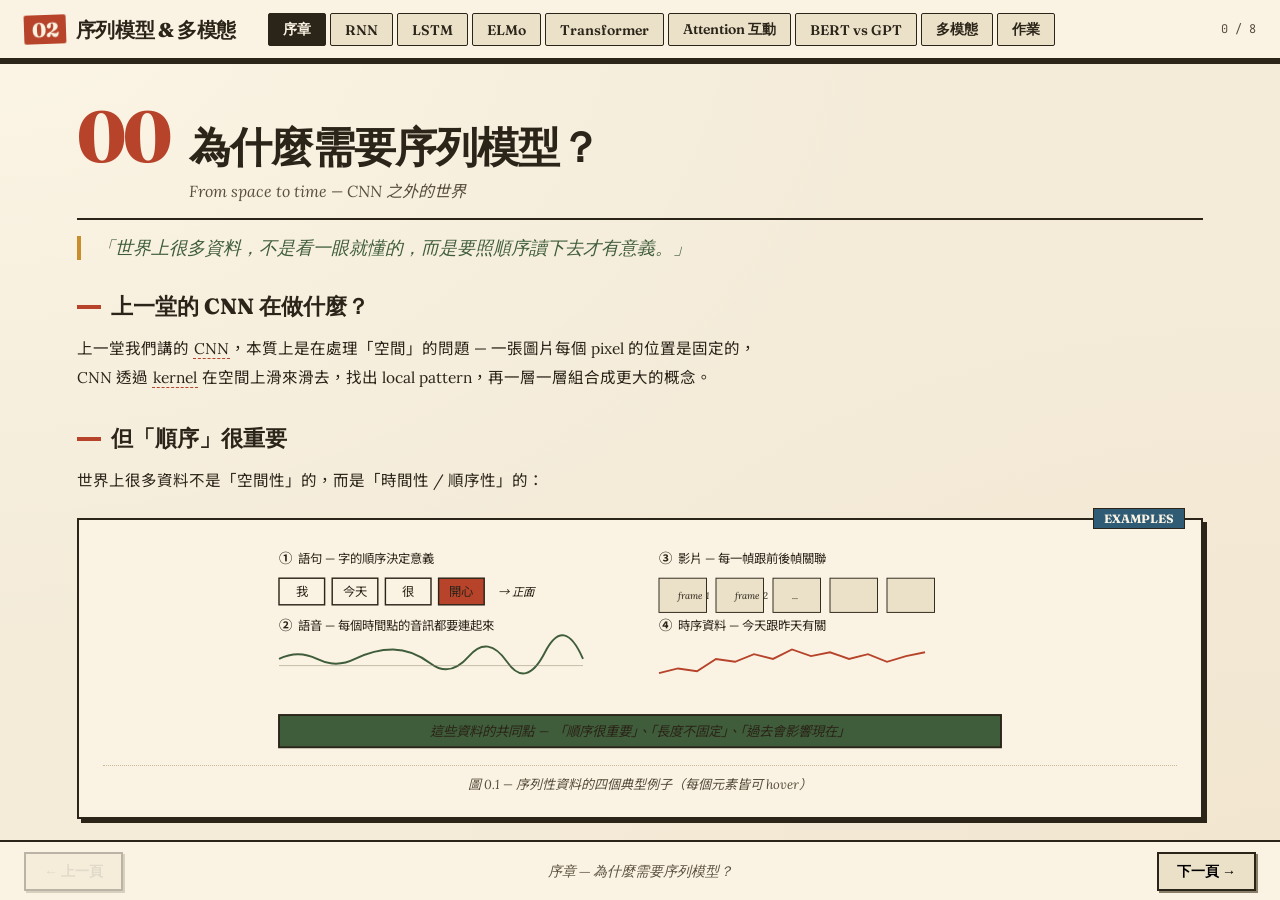
==== commit f2f8fadd: "update" ====
--- a/web/index.html
+++ b/web/index.html
@@ -949,6 +949,116 @@
       animation-duration: 0.01ms !important;
       transition-duration: 0.05s !important;
     }
+  }
+
+  /* === Demo Panel === */
+  .demo-panel {
+    margin: 28px 0;
+    padding: 20px 24px;
+    background: var(--paper);
+    border: 2px solid var(--accent-mustard);
+    border-radius: 12px;
+    box-shadow: 3px 3px 0 rgba(201,142,43,0.15);
+  }
+  .demo-title {
+    font-family: Fraunces, serif;
+    font-weight: 800;
+    font-size: 17px;
+    color: var(--accent-mustard);
+    margin: 0 0 8px;
+    display: flex;
+    align-items: center;
+    gap: 8px;
+  }
+  .demo-title::before {
+    content: '\25B6';
+    font-size: 12px;
+  }
+  .demo-controls {
+    display: flex;
+    align-items: center;
+    gap: 16px;
+    flex-wrap: wrap;
+    margin: 12px 0;
+    padding: 12px 16px;
+    background: var(--bg-soft);
+    border: 1px solid var(--line);
+    border-radius: 8px;
+  }
+  .ctrl-group {
+    display: flex;
+    align-items: center;
+    gap: 8px;
+  }
+  .ctrl-group label {
+    font-family: 'JetBrains Mono', monospace;
+    font-size: 12px;
+    font-weight: 600;
+    color: var(--ink-soft);
+  }
+  .ctrl-group input[type="range"] {
+    width: 120px;
+    accent-color: var(--accent-mustard);
+    cursor: pointer;
+  }
+  .ctrl-value {
+    font-family: 'JetBrains Mono', monospace;
+    font-size: 14px;
+    font-weight: 700;
+    color: var(--ink);
+    min-width: 40px;
+    text-align: center;
+  }
+  .btn.secondary {
+    background: var(--bg-soft);
+    color: var(--ink);
+    border: 2px solid var(--ink);
+    box-shadow: 2px 2px 0 var(--ink);
+  }
+  .btn.secondary:hover {
+    background: var(--line);
+    transform: translate(1px,1px);
+    box-shadow: 1px 1px 0 var(--ink);
+  }
+
+  /* === Animations === */
+  @keyframes fadeSlideUp {
+    from { opacity: 0; transform: translateY(12px); }
+    to { opacity: 1; transform: translateY(0); }
+  }
+  @keyframes pulse {
+    0%, 100% { transform: scale(1); }
+    50% { transform: scale(1.02); }
+  }
+  .demo-panel {
+    animation: fadeSlideUp 0.5s ease-out both;
+  }
+  .demo-panel:hover {
+    box-shadow: 4px 4px 0 rgba(201,142,43,0.25);
+    transform: translateY(-2px);
+    transition: transform 0.2s ease, box-shadow 0.2s ease;
+  }
+  .accordion-body {
+    animation: fadeSlideUp 0.3s ease-out;
+  }
+  .page.active {
+    animation: fadeSlideUp 0.35s ease-out;
+  }
+  .compare-card:hover {
+    transform: translateY(-3px) scale(1.01);
+    box-shadow: 0 4px 12px rgba(0,0,0,0.08);
+    transition: all 0.2s ease;
+  }
+  .quiz-option:hover:not(.correct):not(.wrong) {
+    transform: translateX(4px);
+    border-color: var(--accent-mustard);
+    transition: all 0.15s ease;
+  }
+  .nav-tab {
+    transition: all 0.2s ease;
+  }
+  .nav-tab:hover {
+    transform: translateY(-1px);
   }
 </style>
 </head>
@@ -1300,8 +1410,24 @@
     <div id="gradMsg" style="margin-top:8px; font-style:italic; color:var(--accent-red); font-size:14px;"></div>
   </div>
 
+  <!-- ===== DEMO: RNN 即時句子處理器 ===== -->
+  <div class="demo-panel">
+    <h3 class="demo-title">RNN 即時句子處理器</h3>
+    <p style="font-size:14px; margin:0 0 12px; color:var(--ink-soft);">
+      輸入一段文字，看 RNN 如何逐字更新 hidden state。h_t 是累積到第 t 步為止的「記憶摘要」。越後面的字，前面的記憶就越淡（梯度消失）。
+    </p>
+    <div class="demo-controls">
+      <input type="text" id="rnnInput" value="我今天很開心" placeholder="輸入任何句子..." style="flex:1; min-width:180px; padding:8px 12px; border:2px solid var(--ink); font-family:inherit; font-size:14px; background:var(--paper);"/>
+      <button class="btn" id="rnnRun">逐步播放</button>
+      <button class="btn secondary" id="rnnReset">重置</button>
+    </div>
+    <div id="rnnViz" style="padding:12px; background:var(--bg-soft); border:1px solid var(--line-strong); min-height:80px; overflow-x:auto;"></div>
+    <div id="rnnInsight" style="margin-top:10px; font-size:13px; font-style:italic; color:var(--ink-soft);">
+      點擊「逐步播放」看每個字如何改變 hidden state 的向量值。
+    </div>
+  </div>
+
   <div class="accordion">
-    <div class="accordion-header">具體計算例子：RNN 處理「好開心」</div>
     <div class="accordion-body">
       <p class="body-p">假設 hidden size = 2，embedding size = 2：</p>
       <p class="body-p">
@@ -1559,6 +1685,77 @@
     </p>
   </div>
 
+  <!-- ===== DEMO: Gradient Flow 動畫 — RNN vs LSTM ===== -->
+  <div class="demo-panel">
+    <h3 class="demo-title">Gradient Flow 動畫 — RNN vs LSTM</h3>
+    <p style="font-size:14px; margin:0 0 12px; color:var(--ink-soft);">
+      觀察梯度如何在 RNN 和 LSTM 中反向傳播。RNN 的梯度經過每層會被乘一個小於 1 的數（衰減），LSTM 的 cell state 高速公路讓梯度幾乎不變。
+    </p>
+    <div class="demo-controls">
+      <button class="btn" id="gradStart">播放動畫</button>
+      <div class="ctrl-group">
+        <label>序列長度</label>
+        <input type="range" id="gradLen" min="4" max="12" step="1" value="8"/>
+        <span class="ctrl-value" id="gradLenVal">8</span>
+      </div>
+    </div>
+    <div style="display:grid; grid-template-columns:1fr 1fr; gap:16px;">
+      <div>
+        <div style="font-family:Fraunces; font-weight:700; font-size:13px; margin-bottom:8px; color:var(--accent-red);">RNN 梯度（逐層衰減）</div>
+        <div id="gradRnn" style="display:flex; gap:4px; align-items:flex-end; height:100px; padding:8px; background:var(--bg-soft); border:1px solid var(--line);"></div>
+      </div>
+      <div>
+        <div style="font-family:Fraunces; font-weight:700; font-size:13px; margin-bottom:8px; color:var(--accent-green);">LSTM 梯度（高速公路保護）</div>
+        <div id="gradLstm" style="display:flex; gap:4px; align-items:flex-end; height:100px; padding:8px; background:var(--bg-soft); border:1px solid var(--line);"></div>
+      </div>
+    </div>
+    <div id="gradInsight" style="margin-top:10px; font-size:13px; font-style:italic; color:var(--ink-soft);">
+      紅色：RNN 的梯度隨步數指數衰減。綠色：LSTM 的 cell state 讓梯度保持穩定。這就是為什麼 LSTM 能記住長距離依賴。
+    </div>
+  </div>
+
+  <div class="accordion">
+    <div class="accordion-header">具體例子：LSTM 如何記住主詞「貓」</div>
+    <div class="accordion-body">
+      <p class="body-p">假設模型在處理：「<strong>那隻黑色的貓</strong>，在經過了很多條街道和巷弄之後，最後終於<strong>回到了家</strong>」</p>
+      <div class="step-viz">
+        <div class="step-row highlight">
+          <div class="step-num">1</div>
+          <div>
+            <div class="step-content">讀到「貓」</div>
+            <div class="step-explain">Input gate i_t ≈ 1，把「主詞=貓」寫進 cell state。Forget gate f_t ≈ 1，保留之前的資訊。</div>
+          </div>
+        </div>
+        <div class="step-row">
+          <div class="step-num">2</div>
+          <div>
+            <div class="step-content">讀到「經過了很多條街道和巷弄」（中間十幾個字）</div>
+            <div class="step-explain">Forget gate 持續 ≈ 1（保留「貓」）。Input gate ≈ 0.1（幾乎不寫入，這些字不重要）。Output gate ≈ 0.3（只輸出少量）。</div>
+          </div>
+        </div>
+        <div class="step-row highlight">
+          <div class="step-num">3</div>
+          <div>
+            <div class="step-content">讀到「回到了」→ 需要知道主詞是誰</div>
+            <div class="step-explain">Output gate o_t ≈ 1，把 cell state 中「貓」的資訊完整輸出。模型知道是「貓」回到了家。</div>
+          </div>
+        </div>
+      </div>
+      <p class="body-p">即使中間隔了十幾個字，因為 forget gate 一直輸出接近 1，cell state 上的「貓」資訊就被原封不動地保留下來。這就是「高速公路」的威力。</p>
+    </div>
+  </div>
+
+  <div class="quiz-panel" data-quiz="lstm1">
+    <div class="quiz-question">為什麼 LSTM 的 cell state 更新用「加法」而不是「乘法」？</div>
+    <div class="quiz-options">
+      <div class="quiz-option">因為加法計算速度比較快</div>
+      <div class="quiz-option" data-correct="true">因為加法讓梯度可以幾乎無損地沿 cell state 傳回去，不會消失</div>
+      <div class="quiz-option">因為加法可以讓模型記住更多東西</div>
+      <div class="quiz-option">純粹是 Hochreiter 的個人偏好</div>
+    </div>
+    <div class="quiz-feedback">正確！反向傳播時 ∂C_t/∂C_{t-1} = f_t（接近 1 的值），而不是像 RNN 的 W_hh 連乘。加法結構讓梯度沿著 cell state 高速公路幾乎無損傳播。</div>
+  </div>
+
   <h2 class="section-h">順帶一提：GRU</h2>
   <p class="body-p">
     <span class="hov" data-title="GRU" data-tip="Gated Recurrent Unit（2014）。Cho 等人提出。把 forget 和 input gate 合併成 update gate，再加一個 reset gate；cell state 跟 hidden state 也合併。">GRU</span>
@@ -1690,6 +1887,93 @@
     </tbody>
   </table>
 
+  <!-- ===== DEMO: Word Embedding 向量算術 ===== -->
+  <div class="demo-panel">
+    <h3 class="demo-title">Word Embedding 向量算術遊樂場</h3>
+    <p style="font-size:14px; margin:0 0 12px; color:var(--ink-soft);">
+      Word2Vec 最知名的特性：向量之間可以做算術！選不同的詞組合看結果。這展示了 embedding 空間有「語意結構」。
+    </p>
+    <div class="demo-controls" style="flex-wrap:wrap; gap:8px;">
+      <select id="embedA" style="padding:6px 12px; border:1.5px solid var(--ink); font-family:inherit; background:var(--paper);">
+        <option value="king">king</option>
+        <option value="tokyo">Tokyo</option>
+        <option value="walking">walking</option>
+        <option value="bigger">bigger</option>
+      </select>
+      <span style="font-family:Fraunces; font-weight:700; font-size:20px;"> − </span>
+      <select id="embedB" style="padding:6px 12px; border:1.5px solid var(--ink); font-family:inherit; background:var(--paper);">
+        <option value="man">man</option>
+        <option value="japan">Japan</option>
+        <option value="walked">walked</option>
+        <option value="big">big</option>
+      </select>
+      <span style="font-family:Fraunces; font-weight:700; font-size:20px;"> + </span>
+      <select id="embedC" style="padding:6px 12px; border:1.5px solid var(--ink); font-family:inherit; background:var(--paper);">
+        <option value="woman">woman</option>
+        <option value="france">France</option>
+        <option value="swimming">swimming</option>
+        <option value="small">small</option>
+      </select>
+      <span style="font-family:Fraunces; font-weight:700; font-size:20px;"> ≈ </span>
+      <span id="embedResult" style="font-family:'JetBrains Mono'; font-weight:700; font-size:18px; color:var(--accent-red); padding:6px 12px; border:2px solid var(--accent-red); background:var(--paper);">queen</span>
+    </div>
+    <div id="embedExplain" style="margin-top:12px; padding:12px; background:var(--bg-soft); border-left:3px solid var(--accent-mustard); font-size:13px;">
+      「king - man + woman = queen」代表 embedding 空間中存在一個「性別」方向。沿著這個方向移動，就是在改變詞的性別屬性，而保留其他語意（如「皇室」）。
+    </div>
+  </div>
+
+  <div class="accordion">
+    <div class="accordion-header">深入理解：Word2Vec vs ELMo 的核心差異</div>
+    <div class="accordion-body">
+      <p class="body-p"><strong>Word2Vec / GloVe（靜態 embedding）：</strong></p>
+      <div class="step-viz">
+        <div class="step-row">
+          <div class="step-num">1</div>
+          <div>
+            <div class="step-content">訓練：用大語料庫學「字跟字之間的共現關係」</div>
+            <div class="step-explain">CBOW：用周圍的字預測中間的字。Skip-gram：用中間的字預測周圍的字。</div>
+          </div>
+        </div>
+        <div class="step-row">
+          <div class="step-num">2</div>
+          <div>
+            <div class="step-content">結果：每個字得到一個「固定向量」，不管出現在什麼句子裡都一樣</div>
+            <div class="step-explain">king - man + woman ≈ queen 這類向量算術是它的經典特性</div>
+          </div>
+        </div>
+      </div>
+      <p class="body-p"><strong>ELMo（動態 embedding）：</strong></p>
+      <div class="step-viz">
+        <div class="step-row highlight">
+          <div class="step-num">1</div>
+          <div>
+            <div class="step-content">訓練：在大語料上做 Language Model（預測下一個字 / 前一個字）</div>
+            <div class="step-explain">Forward LM：P(w_t | w_1, ..., w_{t-1})。Backward LM：P(w_t | w_{t+1}, ..., w_T)。</div>
+          </div>
+        </div>
+        <div class="step-row highlight">
+          <div class="step-num">2</div>
+          <div>
+            <div class="step-content">使用時：把句子丟進去，取 biLSTM 每一層的輸出做加權平均</div>
+            <div class="step-explain">同一個 "bank" 在不同句子裡得到不同的向量 — 因為上下文不同！</div>
+          </div>
+        </div>
+      </div>
+      <p class="body-p"><strong>OOV（Out-Of-Vocabulary）問題：</strong>Word2Vec 遇到沒見過的字（如 "ChatGPT"）就完全崩潰。但 ELMo 用字元 CNN 從字母 C-h-a-t-G-P-T 中抽特徵，即使沒見過也能猜出大致含義（如 "-GPT" 可能暗示技術相關）。</p>
+    </div>
+  </div>
+
+  <div class="quiz-panel" data-quiz="elmo1">
+    <div class="quiz-question">ELMo 為什麼用「字元級 CNN」作為第一層，而不是直接用 word embedding？</div>
+    <div class="quiz-options">
+      <div class="quiz-option">因為字元 CNN 計算比較快</div>
+      <div class="quiz-option">因為 word embedding 維度太高</div>
+      <div class="quiz-option" data-correct="true">為了處理 OOV（未登錄詞）— 即使沒見過的字，也能從字元組合中抽出特徵</div>
+      <div class="quiz-option">因為 LSTM 只能接受 CNN 的輸出</div>
+    </div>
+    <div class="quiz-feedback">正確！用字元 CNN 讓模型可以處理任何字串 — 新詞、拼錯的字、人名、外來語等。它能從字元 n-gram（如 "-ing"、"un-"、"-tion"）學到字根和詞綴的意義。</div>
+  </div>
+
   <div class="callout" data-label="但是...">
     <p style="margin:6px 0; font-size:14px;">
       ELMo 還是有 LSTM 的限制：<strong>sequential 計算，沒辦法平行化</strong>。在 GPU 時代這是非常奢侈的浪費 — 於是 Transformer 來了。
@@ -1791,6 +2075,54 @@
     <div class="figure-cap">圖 4.1 — Self-Attention 計算的四步拆解</div>
   </div>
 
+  <div class="accordion">
+    <div class="accordion-header">具體計算：「I love cats」的 Self-Attention 逐步拆解</div>
+    <div class="accordion-body">
+      <p class="body-p">假設 d_k = 2（極簡化）。每個 token 有自己的 Q, K, V 向量：</p>
+      <table class="book" style="margin-bottom:16px;">
+        <tbody>
+          <tr><th>Token</th><th>Q</th><th>K</th><th>V</th></tr>
+          <tr><td>I</td><td>[1, 0]</td><td>[0, 1]</td><td>[1, 0]</td></tr>
+          <tr><td>love</td><td>[0, 1]</td><td>[1, 1]</td><td>[0, 1]</td></tr>
+          <tr><td>cats</td><td>[1, 1]</td><td>[1, 0]</td><td>[1, 1]</td></tr>
+        </tbody>
+      </table>
+      <div class="step-viz">
+        <div class="step-row highlight">
+          <div class="step-num">1</div>
+          <div>
+            <div class="step-content">Q · K^T（算每對 token 的原始分數）</div>
+            <div class="step-explain">
+              score(I→I)=1×0+0×1=0　score(I→love)=1×1+0×1=1　score(I→cats)=1×1+0×0=1
+            </div>
+          </div>
+        </div>
+        <div class="step-row">
+          <div class="step-num">2</div>
+          <div>
+            <div class="step-content">÷ √d_k = ÷ √2 ≈ 1.41</div>
+            <div class="step-explain">score(I→I)=0　score(I→love)=0.71　score(I→cats)=0.71</div>
+          </div>
+        </div>
+        <div class="step-row">
+          <div class="step-num">3</div>
+          <div>
+            <div class="step-content">softmax（轉成機率）</div>
+            <div class="step-explain">attn(I→I)=0.20　attn(I→love)=0.40　attn(I→cats)=0.40</div>
+          </div>
+        </div>
+        <div class="step-row highlight">
+          <div class="step-num">4</div>
+          <div>
+            <div class="step-content">加權求和 V</div>
+            <div class="step-explain">output_I = 0.20×[1,0] + 0.40×[0,1] + 0.40×[1,1] = [0.60, 0.80]</div>
+          </div>
+        </div>
+      </div>
+      <p class="body-p">「I」的新表示 [0.60, 0.80] 融合了三個 token 的資訊，其中「love」和「cats」的貢獻更大。這就是 attention 的本質：<strong>每個 token 的新表示 = 所有 token 的加權組合</strong>。</p>
+    </div>
+  </div>
+
   <h2 class="section-h">Multi-Head Attention — 多重視角</h2>
   <p class="body-p">
     只用一個 attention 不夠 — 一個字可能同時要關注「語法上的主詞」、「意義上的相關物」、「位置上的鄰居」。所以 Transformer 用<strong>多個 attention 平行跑</strong>，每個叫一個 "head"。
@@ -1818,6 +2150,56 @@
     後來的 BERT、GPT 改成 <span class="hov" data-title="Learnable Positional Embedding" data-tip="把每個位置當成一個可學的向量。">learnable positional embedding</span>，再後來有 <span class="hov" data-title="RoPE" data-tip="Rotary Position Embedding。把位置資訊編進 query 和 key 的旋轉裡。LLaMA 用這個。">RoPE</span>、<span class="hov" data-title="ALiBi" data-tip="Attention with Linear Biases。直接在 attention score 上加位置 bias。">ALiBi</span> 等更新方法。
   </p>
 
+  <!-- ===== DEMO: Positional Encoding 熱力圖 ===== -->
+  <div class="demo-panel">
+    <h3 class="demo-title">Positional Encoding 互動熱力圖</h3>
+    <p style="font-size:14px; margin:0 0 12px; color:var(--ink-soft);">
+      觀察 sin/cos 如何隨「位置」和「維度」變化。低維度像秒針（變化快），高維度像時針（變化慢）。每個位置的 pattern 都是唯一的「位置指紋」。
+    </p>
+    <div class="demo-controls">
+      <div class="ctrl-group">
+        <label>序列長度</label>
+        <input type="range" id="peLen" min="8" max="64" step="1" value="32"/>
+        <span class="ctrl-value" id="peLenVal">32</span>
+      </div>
+      <div class="ctrl-group">
+        <label>Embedding 維度</label>
+        <input type="range" id="peDim" min="8" max="64" step="2" value="32"/>
+        <span class="ctrl-value" id="peDimVal">32</span>
+      </div>
+    </div>
+    <div id="peHeatmap" style="overflow-x:auto; padding:8px; background:var(--bg-soft); border:1px solid var(--line-strong);"></div>
+    <p style="font-size:12px; color:var(--ink-soft); margin-top:8px; font-style:italic;">
+      X 軸 = 維度（偶數 sin / 奇數 cos），Y 軸 = 位置。紅色 = 正值，藍色 = 負值。注意左邊變化快（高頻），右邊變化慢（低頻）。
+    </p>
+  </div>
+
+  <!-- ===== DEMO: Softmax Temperature ===== -->
+  <div class="demo-panel">
+    <h3 class="demo-title">Softmax Temperature 探索器</h3>
+    <p style="font-size:14px; margin:0 0 12px; color:var(--ink-soft);">
+      Temperature τ 控制 softmax 的「尖銳程度」。τ→0 時分布極度集中（只看最高分），τ→∞ 時均勻分布（全部平等）。Transformer 用 √d_k 當 τ。
+    </p>
+    <div class="demo-controls">
+      <div class="ctrl-group">
+        <label>Temperature τ</label>
+        <input type="range" id="tempT" min="0.1" max="5" step="0.1" value="1.0"/>
+        <span class="ctrl-value" id="tempTVal">1.00</span>
+      </div>
+    </div>
+    <div style="display:grid; grid-template-columns:1fr 1fr; gap:16px;">
+      <div>
+        <div style="font-family:Fraunces; font-weight:700; font-size:13px; margin-bottom:8px;">原始分數 (logits)</div>
+        <div id="tempLogits" style="font-family:'JetBrains Mono'; font-size:12px; padding:8px; background:var(--bg-soft); border:1px solid var(--line);">[2.0, 1.0, 0.5, 0.1, -0.5]</div>
+      </div>
+      <div>
+        <div style="font-family:Fraunces; font-weight:700; font-size:13px; margin-bottom:8px;">softmax(logits / τ) 結果</div>
+        <div id="tempBars"></div>
+      </div>
+    </div>
+    <div id="tempInsight" style="margin-top:10px; font-size:13px; font-style:italic; color:var(--accent-red);"></div>
+  </div>
+
   <h2 class="section-h">為什麼 Transformer 這麼成功？</h2>
   <div class="compare-grid">
     <div class="compare-card">
@@ -1832,6 +2214,36 @@
       <h4>③ Scalable</h4>
       <p style="font-size:13px;">層數加深、寬度加寬都能持續變強 — 這是 GPT-3、GPT-4 的基礎。</p>
     </div>
+  </div>
+
+  <div class="accordion">
+    <div class="accordion-header">完整 Transformer 架構：Encoder-Decoder + Cross-Attention</div>
+    <div class="accordion-body">
+      <p class="body-p">原始 Transformer 論文（"Attention Is All You Need"）是做<strong>機器翻譯</strong>的，所以它有 encoder 跟 decoder 兩部分：</p>
+      <div class="compare-grid">
+        <div class="compare-card">
+          <h4 style="color:var(--accent-green);">Encoder（6 層）</h4>
+          <p style="font-size:13px;">每層：Self-Attention → Add & Norm → FFN → Add & Norm。<br/>看完整個輸入序列，產生「理解後的表示」。</p>
+        </div>
+        <div class="compare-card">
+          <h4 style="color:var(--accent-blue);">Decoder（6 層）</h4>
+          <p style="font-size:13px;">每層：Masked Self-Attention → <strong>Cross-Attention</strong> → FFN。<br/>Cross-Attention 的 K, V 來自 encoder 輸出，Q 來自 decoder 自己。</p>
+        </div>
+      </div>
+      <p class="body-p"><strong>Cross-Attention 是什麼？</strong>Decoder 在生成每個字時，用自己當前的狀態當 Query，去 attend encoder 的輸出（Key, Value）。這讓 decoder 可以「回頭看」源語言的哪些部分跟要生成的字最相關。</p>
+      <p class="body-p">後來 BERT 只用 encoder，GPT 只用 decoder（且去掉 cross-attention），就分出兩條路線了。</p>
+    </div>
+  </div>
+
+  <div class="quiz-panel" data-quiz="transformer1">
+    <div class="quiz-question">Self-Attention 為什麼要除以 √d_k？</div>
+    <div class="quiz-options">
+      <div class="quiz-option">讓計算更快</div>
+      <div class="quiz-option">讓 attention 權重加起來等於 1</div>
+      <div class="quiz-option" data-correct="true">當 d_k 很大時，內積值會很大，softmax 會飽和（梯度趨近 0），除以 √d_k 讓分數回到合理範圍</div>
+      <div class="quiz-option">這是 bias correction</div>
+    </div>
+    <div class="quiz-feedback">正確！當 d_k = 512 時，兩個隨機向量的內積期望值的標準差約為 √512 ≈ 22.6。這麼大的值進 softmax 會讓輸出極度集中，梯度接近零。除以 √d_k 把方差標準化回 1。</div>
   </div>
 </section>
 
@@ -2018,6 +2430,94 @@
       這就是為什麼現在大家都做 decoder-only 的大模型。
     </p>
   </div>
+
+  <div class="accordion">
+    <div class="accordion-header">同一任務兩種做法：用 BERT vs GPT 做情感分類</div>
+    <div class="accordion-body">
+      <p class="body-p">任務：判斷「這部電影太爛了」是正面還是負面。</p>
+      <div class="compare-grid">
+        <div class="compare-card">
+          <h4 style="color:var(--accent-mustard);">BERT 做法</h4>
+          <div class="step-viz">
+            <div class="step-row">
+              <div class="step-num">1</div>
+              <div>
+                <div class="step-content">[CLS] 這部電影太爛了 [SEP]</div>
+                <div class="step-explain">加上特殊 token，餵進 BERT encoder</div>
+              </div>
+            </div>
+            <div class="step-row">
+              <div class="step-num">2</div>
+              <div>
+                <div class="step-content">取 [CLS] 的輸出向量</div>
+                <div class="step-explain">這個向量濃縮了整句話的雙向理解</div>
+              </div>
+            </div>
+            <div class="step-row">
+              <div class="step-num">3</div>
+              <div>
+                <div class="step-content">接一個 Linear + Softmax 做分類</div>
+                <div class="step-explain">需要額外 fine-tune 一個分類 head</div>
+              </div>
+            </div>
+          </div>
+        </div>
+        <div class="compare-card">
+          <h4 style="color:var(--accent-blue);">GPT 做法</h4>
+          <div class="step-viz">
+            <div class="step-row">
+              <div class="step-num">1</div>
+              <div>
+                <div class="step-content">"「這部電影太爛了」的情感是："</div>
+                <div class="step-explain">把任務包裝成 prompt（自然語言指令）</div>
+              </div>
+            </div>
+            <div class="step-row">
+              <div class="step-num">2</div>
+              <div>
+                <div class="step-content">GPT 用 next-token prediction 接龍</div>
+                <div class="step-explain">不需要改架構，直接用原本的生成能力</div>
+              </div>
+            </div>
+            <div class="step-row">
+              <div class="step-num">3</div>
+              <div>
+                <div class="step-content">輸出 → "負面"</div>
+                <div class="step-explain">不需要額外 fine-tune！Prompt 就是任務定義</div>
+              </div>
+            </div>
+          </div>
+        </div>
+      </div>
+      <p class="body-p">GPT 路線的關鍵優勢：<strong>Prompt as Task Definition</strong>。你不用為每個新任務設計新的模型頭、收集標註資料、重新 fine-tune。只要改 prompt 就能做新任務。當模型夠大時（GPT-3 175B 以上），這種 zero-shot / few-shot 能力就會「湧現」。</p>
+    </div>
+  </div>
+
+  <!-- ===== DEMO: Causal Mask vs Bidirectional ===== -->
+  <div class="demo-panel">
+    <h3 class="demo-title">Attention Mask 視覺化 — BERT vs GPT 看到什麼？</h3>
+    <p style="font-size:14px; margin:0 0 12px; color:var(--ink-soft);">
+      點擊切換 BERT（雙向）和 GPT（causal mask）模式，看每個 token 能「看到」哪些其他 token。綠色 = 可以 attend，紅色 = 被遮住。
+    </p>
+    <div class="demo-controls">
+      <button class="btn" id="maskBert">BERT 模式（雙向）</button>
+      <button class="btn secondary" id="maskGpt">GPT 模式（Causal）</button>
+      <span class="ctrl-value" id="maskModeLabel">目前：BERT 雙向</span>
+    </div>
+    <div id="maskGrid" style="padding:12px; background:var(--bg-soft); border:1px solid var(--line-strong); overflow-x:auto;"></div>
+    <div id="maskExplain" style="margin-top:10px; font-size:13px; font-style:italic; color:var(--accent-green);">BERT：每個 token 可以看到所有其他 token（包括自己後面的）。這就是「雙向理解」的來源。</div>
+  </div>
+
+  <div class="quiz-panel" data-quiz="bertgpt1">
+    <div class="quiz-question">為什麼 GPT（decoder-only）最後成為主流路線？</div>
+    <div class="quiz-options">
+      <div class="quiz-option">因為 GPT 的參數比較少、比較便宜</div>
+      <div class="quiz-option">因為 GPT 的 attention 是雙向的，比較強</div>
+      <div class="quiz-option" data-correct="true">因為所有任務都能表達成「文字接龍」，不需要為每個任務設計特殊架構</div>
+      <div class="quiz-option">因為 BERT 的程式碼比較難寫</div>
+    </div>
+    <div class="quiz-feedback">正確！GPT 的核心優勢是通用性 — 翻譯、分類、問答、寫程式、摘要全部可以用 prompt 表達成 next-token prediction。一個模型解決所有任務，不需要 task-specific fine-tuning。</div>
+  </div>
 </section>
 
 
@@ -2098,9 +2598,80 @@
   <p class="body-p">
     訓練方式叫 <span class="hov" data-title="Contrastive Learning" data-tip="對比學習。給很多 positive pair 和 negative pair，訓練模型把 positive pair 距離拉近、negative pair 拉遠。">contrastive learning</span> — 給 N 對 (圖, 文)，組成 N×N 矩陣，對角線是 positive pair（推近），其他是 negative（推遠）。
   </p>
+
+  <div class="accordion">
+    <div class="accordion-header">具體例子：Contrastive Learning 的 Batch 計算</div>
+    <div class="accordion-body">
+      <p class="body-p">假設一個 batch 有 4 對 (圖, 文)：</p>
+      <table class="book" style="margin-bottom:16px;">
+        <tbody>
+          <tr><th>#</th><th>圖片</th><th>文字描述</th></tr>
+          <tr><td>1</td><td>🐱 一隻貓</td><td>"a photo of a cat"</td></tr>
+          <tr><td>2</td><td>🐶 一隻狗</td><td>"a dog playing fetch"</td></tr>
+          <tr><td>3</td><td>🚗 一台車</td><td>"a red car on the road"</td></tr>
+          <tr><td>4</td><td>🌅 日落</td><td>"sunset over the ocean"</td></tr>
+        </tbody>
+      </table>
+      <p class="body-p">計算 4×4 的 cosine similarity 矩陣：</p>
+      <div class="step-viz">
+        <div class="step-row highlight">
+          <div class="step-num">✓</div>
+          <div>
+            <div class="step-content">對角線（正樣本）：圖₁↔文₁, 圖₂↔文₂, 圖₃↔文₃, 圖₄↔文₄</div>
+            <div class="step-explain">這些是真正配對的 → 訓練目標是讓相似度最大化</div>
+          </div>
+        </div>
+        <div class="step-row">
+          <div class="step-num">✗</div>
+          <div>
+            <div class="step-content">非對角線（負樣本）：圖₁↔文₂, 圖₁↔文₃, ... 共 12 對</div>
+            <div class="step-explain">這些是不配對的 → 訓練目標是讓相似度最小化</div>
+          </div>
+        </div>
+      </div>
+      <p class="body-p">Loss 使用 InfoNCE（其實就是兩個方向的 cross-entropy）：從圖找文、從文找圖。Batch 越大，negative pair 越多，學到的 embedding 品質越好 — CLIP 論文用 batch size = 32,768！</p>
+    </div>
+  </div>
+
   <p class="body-p">
     CLIP 訓練完可以做 <span class="hov" data-title="Zero-shot Classification" data-tip="不用額外訓練資料就能做新任務。CLIP 把分類問題變成『找哪個文字描述跟這張圖最像』。">zero-shot classification</span>：把 "a photo of a cat"、"a photo of a dog" 編成文字向量，跟圖片向量算 cosine similarity，誰高分到哪類 — <strong>完全不用為了分類任務再訓練！</strong>
   </p>
+
+  <!-- ===== DEMO: Cosine Similarity 計算器 ===== -->
+  <div class="demo-panel">
+    <h3 class="demo-title">Cosine Similarity 互動計算器</h3>
+    <p style="font-size:14px; margin:0 0 12px; color:var(--ink-soft);">
+      拖動 slider 改變兩個向量的方向，即時看 cosine similarity 如何變化。這就是 CLIP 判斷「圖文是否匹配」的核心計算。
+    </p>
+    <div class="demo-controls" style="flex-wrap:wrap;">
+      <div class="ctrl-group">
+        <label>向量 A 角度</label>
+        <input type="range" id="cosA" min="0" max="360" step="1" value="30"/>
+        <span class="ctrl-value" id="cosAVal">30°</span>
+      </div>
+      <div class="ctrl-group">
+        <label>向量 B 角度</label>
+        <input type="range" id="cosB" min="0" max="360" step="1" value="60"/>
+        <span class="ctrl-value" id="cosBVal">60°</span>
+      </div>
+      <div class="ctrl-group">
+        <label style="font-size:16px; color:var(--accent-red);">cos(A, B)</label>
+        <span class="ctrl-value" id="cosResult" style="font-size:24px;">0.87</span>
+      </div>
+    </div>
+    <div style="display:grid; grid-template-columns:1fr 1fr; gap:16px; align-items:center;">
+      <svg id="cosSvg" viewBox="0 0 300 300" style="width:100%; max-width:300px; background:var(--bg-soft); border:1px solid var(--line-strong);"></svg>
+      <div id="cosExplain" style="font-size:13px; line-height:1.8;">
+        <div style="font-family:Fraunces; font-weight:700; margin-bottom:8px;">直觀理解：</div>
+        <div>• cos = 1.0 → 方向相同（完美匹配）</div>
+        <div>• cos = 0.0 → 正交（完全無關）</div>
+        <div>• cos = -1.0 → 方向相反（完全對立）</div>
+        <div style="margin-top:12px; padding:8px; background:var(--paper); border:1px solid var(--line); font-style:italic;">
+          在 CLIP 中，配對的圖文 cos ≈ 0.9，不配對的 cos ≈ 0.1
+        </div>
+      </div>
+    </div>
+  </div>
 
   <h3 style="font-family:Fraunces; font-weight:700; font-size:20px; color:var(--accent-green); margin-top:32px;">② BLIP — Bootstrapping Language-Image Pre-training (Salesforce 2022)</h3>
   <p class="body-p">
@@ -2183,6 +2754,31 @@
       </g>
     </svg>
     <div class="figure-cap">圖 7.3 — LLaVA 的「視覺翻譯」設計</div>
+  </div>
+
+  <div class="accordion">
+    <div class="accordion-header">LLaVA 的兩階段訓練策略</div>
+    <div class="accordion-body">
+      <p class="body-p">LLaVA 的訓練非常聰明 — 不是一次全部訓練，而是分兩個階段：</p>
+      <div class="step-viz">
+        <div class="step-row highlight">
+          <div class="step-num">S1</div>
+          <div>
+            <div class="step-content">Stage 1：Pre-training（只訓練 Projection Layer）</div>
+            <div class="step-explain">❄ 凍結 Vision Encoder + LLM，只訓練中間的 projection layer。用 595K image-caption pairs。目標：讓 projection 學會把視覺特徵「翻譯」成 LLM 看得懂的 token 空間。</div>
+          </div>
+        </div>
+        <div class="step-row highlight">
+          <div class="step-num">S2</div>
+          <div>
+            <div class="step-content">Stage 2：Fine-tuning（訓練 Projection + LLM）</div>
+            <div class="step-explain">❄ 只凍結 Vision Encoder，🔥 解凍 LLM + Projection。用 158K multimodal instruction-following data（GPT-4 生成的高品質問答）。讓模型學會遵循指令回答視覺問題。</div>
+          </div>
+        </div>
+      </div>
+      <p class="body-p"><strong>為什麼分兩階段？</strong>如果一開始就解凍 LLM，projection 還沒學好（輸出的向量是垃圾），LLM 會被帶壞。先讓 projection 學會「翻譯」，再讓 LLM 學會「理解翻譯後的視覺語言」。</p>
+      <p class="body-p"><strong>LLaVA-1.5 的改進：</strong>把 linear projection 換成 2-layer MLP，讓翻譯能力更強。這個小改動帶來顯著效果提升。</p>
+    </div>
   </div>
 
   <h2 class="section-h">三個模型對照</h2>
@@ -2218,6 +2814,17 @@
       </tr>
     </tbody>
   </table>
+
+  <div class="quiz-panel" data-quiz="multimodal1">
+    <div class="quiz-question">CLIP 的 contrastive learning 為什麼需要大 batch size？</div>
+    <div class="quiz-options">
+      <div class="quiz-option">因為 GPU 記憶體很大需要填滿</div>
+      <div class="quiz-option" data-correct="true">batch 越大，negative pairs 越多，模型越能學會精細區分不同概念</div>
+      <div class="quiz-option">因為小 batch 會導致梯度消失</div>
+      <div class="quiz-option">純粹是為了訓練速度</div>
+    </div>
+    <div class="quiz-feedback">正確！在 contrastive learning 中，batch 裡的其他樣本就是 negative examples。假設 batch=32768，每張圖有 32767 個 negative text 去比較。negative 越多，模型越能學出細緻的 embedding（不只分辨「貓 vs 車」，還能分辨「橘貓 vs 黑貓」）。</div>
+  </div>
 </section>
 
 
@@ -2226,87 +2833,97 @@
   <div class="page-header">
     <div class="page-num">08</div>
     <div>
-      <h1 class="page-title">作業 2 — 設計你自己的多模態模型</h1>
-      <div class="page-sub">不是要做 SOTA，是要你「想清楚為什麼這樣設計」</div>
+      <h1 class="page-title">作業 — 設計你自己的模型</h1>
+      <div class="page-sub">Homework Assignment · Due in 2 weeks</div>
     </div>
   </div>
 
   <div class="stamp" style="top:60px; right:8vw;">HOMEWORK</div>
 
-  <p class="page-tagline">「資料集規模不用大，重點是流程跑得通、設計有思考。」</p>
-
-  <h2 class="section-h">作業要求</h2>
+  <p class="page-tagline">「請學弟們下面挑一個來做，當然都做是最好的。」</p>
+
+  <h2 class="section-h">作業說明</h2>
+  <p class="body-p">
+    以下三個題目請<strong>至少挑一個</strong>來完成。每個題目都涵蓋了本次課程的核心概念，
+    從 RNN 到 Self-Attention 到 BERT，選擇你最有興趣的方向深入實作。
+  </p>
+
+  <h2 class="section-h">題目一：RNN 文字分類</h2>
   <div class="compare-grid">
     <div class="compare-card">
-      <h4>① 自己建資料集</h4>
+      <h4>手刻 RNN</h4>
       <p style="font-size:13px;">
-        <strong>不能用</strong> COCO、Flickr 等現成資料集。<br/>
-        規模 30~100 對就夠：自己拍的照 + 描述、影片片段 + 字幕、音樂 + 歌詞、心情日記 + emoji…
+        用 PyTorch 手刻一個簡單的 RNN 模型。
       </p>
     </div>
     <div class="compare-card">
-      <h4>② 設計自己的架構</h4>
+      <h4>情感分析 / 翻譯</h4>
       <p style="font-size:13px;">
-        兩個模態自選（圖+文、音+文、影片+字幕…）。選一個融合策略並說明為什麼。可以用 pretrained encoder（CLIP, BERT 都 OK）。
+        跑一個<span class="hov" data-tip="情感分析 (Sentiment Analysis)：判斷一段文字的情感傾向（正面/負面/中性）。常見資料集有 IMDB、SST-2 等。">情感分析</span>或簡單翻譯任務。
       </p>
     </div>
     <div class="compare-card">
-      <h4>③ 簡短報告</h4>
+      <h4>感受 Sequential Processing</h4>
       <p style="font-size:13px;">
-        PDF 或 Markdown 都可以。<strong>重點不在 accuracy，在思考過程</strong>。
+        體會 RNN 必須<span class="hov" data-tip="Sequential Processing：RNN 必須一個 token 接一個 token 處理，無法平行化。這是它的核心限制，也是 Transformer 要解決的問題。">逐步處理</span>的特性與限制。
       </p>
     </div>
   </div>
 
-  <h2 class="section-h">報告必須回答的四個問題</h2>
-  <div class="callout" data-label="Q1">
+  <h2 class="section-h">題目二：Mini Self-Attention</h2>
+  <div class="compare-grid">
+    <div class="compare-card">
+      <h4>Single-Head Attention</h4>
+      <p style="font-size:13px;">
+        用 PyTorch 寫一個 <span class="hov" data-tip="Single-Head Attention：最基本的 attention 機制。計算 Q·K^T / √d_k 再乘以 V，得到加權後的輸出。">single-head attention</span> 實作。
+      </p>
+    </div>
+    <div class="compare-card">
+      <h4>Attention Map 視覺化</h4>
+      <p style="font-size:13px;">
+        跑一個視覺化 <span class="hov" data-tip="Attention Map：一張熱力圖，顯示每個 token 對其他 token 的注意力權重。可以直觀看出模型「在看哪裡」。">attention map</span> 的圖片。如果能生成可互動的工具就更好了。
+      </p>
+    </div>
+    <div class="compare-card">
+      <h4>推薦工具</h4>
+      <p style="font-size:13px;">
+        其實有現成套件可以用：<a href="https://github.com/jessevig/bertviz" target="_blank" style="color:var(--accent-blue);">BertViz</a> — 視覺化各層各頭的 attention pattern。
+      </p>
+    </div>
+  </div>
+
+  <h2 class="section-h">題目三：BERT Fine-tuning</h2>
+  <div class="compare-grid">
+    <div class="compare-card">
+      <h4>拉 BERT 模型</h4>
+      <p style="font-size:13px;">
+        用 <span class="hov" data-tip="HuggingFace：提供大量預訓練模型的平台。可以一行程式碼載入 BERT、GPT 等模型。">HuggingFace</span> 拉一個 BERT（可自行選擇版本，不一定要用課程提供的）。
+      </p>
+    </div>
+    <div class="compare-card">
+      <h4>Fine-tune 下游任務</h4>
+      <p style="font-size:13px;">
+        Fine-tune 一個<span class="hov" data-tip="下游任務 (Downstream Task)：在預訓練模型的基礎上，針對特定任務進行微調。常見任務包括文本分類、NER、問答等。">下游任務</span>：分類任務、<span class="hov" data-tip="NER (Named Entity Recognition)：命名實體辨識，從文本中找出人名、地名、組織名等實體。">NER</span>、問答等皆可。
+      </p>
+    </div>
+    <div class="compare-card">
+      <h4>自由選擇</h4>
+      <p style="font-size:13px;">
+        任務和模型都自由選擇，重點是要能跑通並說明你的設計思路。
+      </p>
+    </div>
+  </div>
+
+  <h2 class="section-h">繳交方式</h2>
+  <div class="callout" data-label="繳交說明">
     <p style="margin:6px 0; font-size:14.5px;">
-      <strong>為什麼選這兩個模態？</strong> 這個組合可以解什麼問題、有什麼有趣的應用？
+      • 程式碼：GitHub repo（含 README 說明如何執行）<br/>
+      • 報告：簡單說明你的設計思路、實驗結果<br/>
+      • 截止日期：兩週後（詳見課程公告）
     </p>
   </div>
-  <div class="callout" data-label="Q2">
-    <p style="margin:6px 0; font-size:14.5px;">
-      <strong>兩個模態怎麼融合？</strong> Early / Late / Cross-attention / Unified Token — 你選哪個？為什麼？這個選擇有什麼 trade-off？
-    </p>
-  </div>
-  <div class="callout" data-label="Q3">
-    <p style="margin:6px 0; font-size:14.5px;">
-      <strong>訓練上遇到什麼問題？怎麼解決的？</strong>（沒遇到問題反而可疑）
-    </p>
-  </div>
-  <div class="callout" data-label="Q4">
-    <p style="margin:6px 0; font-size:14.5px;">
-      <strong>有 demo 結果就放上來</strong>（不管成功失敗）。失敗的 demo 配上分析，比成功但沒思考的 demo 分數還高。
-    </p>
-  </div>
-
-  <h2 class="section-h">起手式建議</h2>
-  <table class="book">
-    <tbody>
-      <tr><th>步驟</th><th>建議</th></tr>
-      <tr><td>① 想題目</td><td>選一個你「真的覺得有趣」的應用 — 動力是最重要的</td></tr>
-      <tr><td>② 收資料</td><td>30~100 對就夠。寧可少而精，不要多而髒</td></tr>
-      <tr><td>③ 切 train/test</td><td>20% 留 test，<strong>千萬別偷看</strong></td></tr>
-      <tr><td>④ 用 pretrained 起步</td><td>CLIP、BERT、ResNet — 不要從零訓練</td></tr>
-      <tr><td>⑤ 先用最簡單的融合</td><td>Late fusion + cosine similarity 是最容易跑通的 baseline</td></tr>
-      <tr><td>⑥ 出問題 → 分析 → 改進</td><td>這個 loop 走幾遍才是學習發生的地方</td></tr>
-    </tbody>
-  </table>
-
-  <div class="callout" data-label="評分原則">
-    <p style="margin:6px 0; font-size:14.5px;">
-      重要程度排序：<br/>
-      <strong>① 思考清晰度</strong> &gt; <strong>② 流程完整性</strong> &gt; <strong>③ 創意</strong> &gt; <strong>④ 結果效能</strong><br/><br/>
-      做不出 SOTA 沒關係，<span class="hd-under">不知道自己為什麼這樣做</span>才是大問題。
-    </p>
-  </div>
-
-  <h2 class="section-h">交件方式</h2>
-  <p class="body-p">
-    GitHub repo 包含：(1) 程式碼、(2) 資料集（或下載連結）、(3) 報告 PDF/Markdown、(4) README 寫怎麼跑。<strong>給未來會回來看自己 code 的你，留一份體面的 repo。</strong>
-  </p>
-
-  <p class="page-tagline" style="margin-top:40px;">期待看到你們的設計 — 玩得開心。</p>
+
+  <p class="page-tagline" style="margin-top:40px;">期待看到你們的作品 — 玩得開心。</p>
 </section>
 
 </main>
